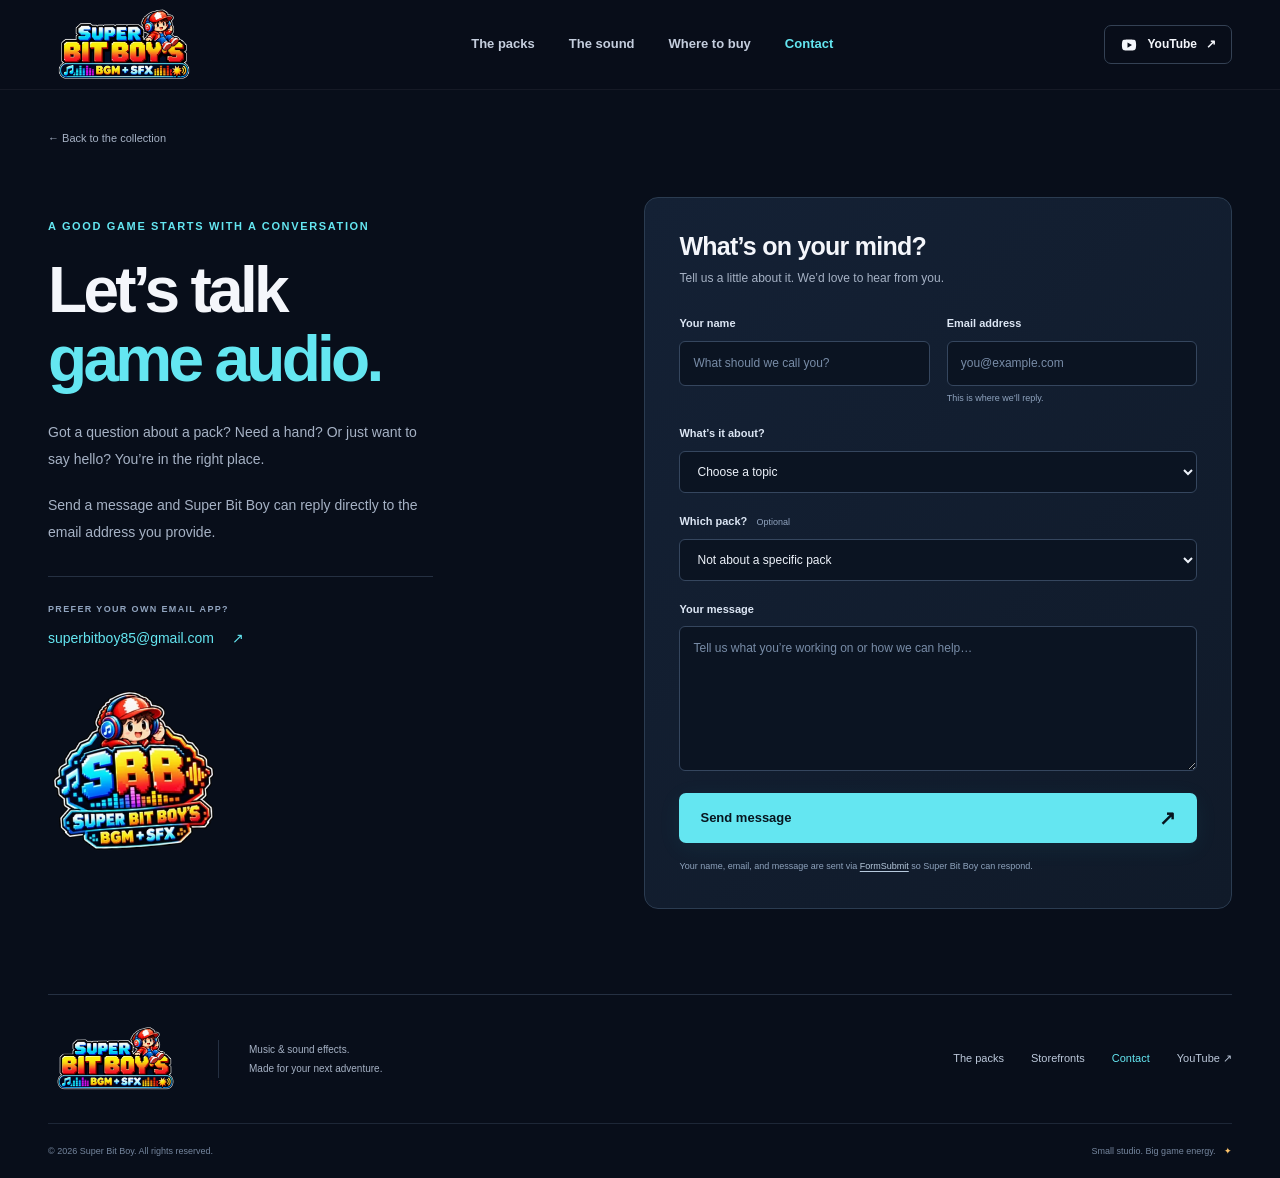
==== contact.html @ ba7aadb4 "Add contact form and make every pack card clickable Remove the Meet Super Bit Boy link, add game-dev" ====
<!doctype html>
<html lang="en">
<head>
  <meta charset="utf-8">
  <meta name="viewport" content="width=device-width, initial-scale=1">
  <meta name="theme-color" content="#080e1a">
  <title>Contact Super Bit Boy — Let’s Talk Game Audio</title>
  <meta name="description" content="Have a question about Super Bit Boy’s game music or sound effect packs? Get in touch about a pack, support, or your next game.">
  <link rel="canonical" href="https://superbitboy.github.io/contact.html">
  <link rel="icon" href="favicon.png" type="image/png">
  <link rel="stylesheet" href="styles.css">
  <link rel="stylesheet" href="contact.css">
  <script src="contact.js" defer></script>
</head>
<body>
  <a class="skip-link" href="#contact-form">Skip to the contact form</a>
  <header class="site-header">
    <div class="shell header-inner">
      <a href="index.html" class="brand" aria-label="Super Bit Boy home"><img src="logo-wordmark.webp" width="180" height="90" alt="Super Bit Boy’s BGM + SFX"></a>
      <nav aria-label="Main navigation"><a href="index.html#packs">The packs</a><a href="index.html#about">The sound</a><a href="index.html#storefronts">Where to buy</a><a href="contact.html" aria-current="page">Contact</a></nav>
      <a class="channel-link" href="https://www.youtube.com/@SuperBitBoyAudio" target="_blank" rel="noopener noreferrer" aria-label="Super Bit Boy on YouTube"><svg viewBox="0 0 24 24" aria-hidden="true"><path d="M21 7.2a3 3 0 0 0-2.1-2.1C17 4.6 12 4.6 12 4.6s-5 0-6.9.5A3 3 0 0 0 3 7.2 31 31 0 0 0 2.5 12a31 31 0 0 0 .5 4.8 3 3 0 0 0 2.1 2.1c1.9.5 6.9.5 6.9.5s5 0 6.9-.5a3 3 0 0 0 2.1-2.1 31 31 0 0 0 .5-4.8 31 31 0 0 0-.5-4.8Z"/><path class="play-cutout" d="m10 8.5 6 3.5-6 3.5Z"/></svg><span>YouTube</span><span aria-hidden="true">↗</span></a>
    </div>
  </header>
  <main class="contact-main shell">
    <a class="back-link" href="index.html">← Back to the collection</a>
    <div class="contact-layout">
      <section class="contact-intro" aria-labelledby="contact-heading">
        <p class="eyebrow cyan">A good game starts with a conversation</p>
        <h1 id="contact-heading">Let’s talk<br><span>game audio.</span></h1>
        <p>Got a question about a pack? Need a hand? Or just want to say hello? You’re in the right place.</p>
        <p>Send a message and Super Bit Boy can reply directly to the email address you provide.</p>
        <div class="direct-contact"><span class="eyebrow">Prefer your own email app?</span><a href="mailto:superbitboy85@gmail.com">superbitboy85@gmail.com <span aria-hidden="true">↗</span></a></div>
        <img class="contact-mascot" src="logo-crest.webp" width="180" height="180" alt="Super Bit Boy wearing headphones above the SBB crest">
      </section>
      <section class="contact-panel" aria-labelledby="form-heading">
        <h2 id="form-heading">What’s on your mind?</h2>
        <p class="form-intro">Tell us a little about it. We’d love to hear from you.</p>
        <form id="contact-form" action="https://formsubmit.co/superbitboy85@gmail.com" method="POST">
          <input type="hidden" name="_subject" value="Super Bit Boy — website enquiry">
          <input type="hidden" name="_template" value="table">
          <input type="hidden" name="_next" value="https://superbitboy.github.io/thanks.html">
          <div class="form-honey" aria-hidden="true"><label for="website">Leave this field empty</label><input id="website" type="text" name="_honey" tabindex="-1" autocomplete="off"></div>
          <div class="form-row">
            <div class="form-field"><label for="name">Your name</label><input id="name" name="name" autocomplete="name" required maxlength="100" placeholder="What should we call you?"></div>
            <div class="form-field"><label for="email">Email address</label><input id="email" name="email" type="email" autocomplete="email" required maxlength="254" placeholder="you@example.com"><span class="field-hint">This is where we’ll reply.</span></div>
          </div>
          <div class="form-field"><label for="topic">What’s it about?</label><select id="topic" name="topic" required><option value="" disabled selected>Choose a topic</option><option>General question</option><option>Help with a pack</option><option>Formats or licensing</option><option>Something else</option></select></div>
          <div class="form-field"><label for="pack">Which pack? <span class="optional">Optional</span></label><select id="pack" name="pack"><option value="Not pack-specific">Not about a specific pack</option><optgroup label="Music packs"><option>Epic RPG Music Pack</option><option>Platformer Adventure Music Pack</option><option>Cozy Game Music Pack</option><option>Sci-Fi Action Music Pack</option></optgroup><optgroup label="Sound effect packs"><option>Epic RPG SFX Pack</option><option>Platformer Adventure SFX Pack</option><option>Casual UI SFX Pack</option><option>Sci-Fi Ambience SFX Pack</option></optgroup></select></div>
          <div class="form-field"><label for="message">Your message</label><textarea id="message" name="message" rows="6" required minlength="10" maxlength="10000" placeholder="Tell us what you’re working on or how we can help…"></textarea></div>
          <div class="form-feedback" id="form-feedback" role="alert" tabindex="-1" hidden></div>
          <button class="button button-primary contact-submit" type="submit">Send message <span aria-hidden="true">↗</span></button>
          <p class="form-note">Your name, email, and message are sent via <a href="https://formsubmit.co/privacy.pdf" target="_blank" rel="noopener noreferrer">FormSubmit</a> so Super Bit Boy can respond.</p>
        </form>
      </section>
    </div>
  </main>
  <footer class="site-footer shell">
    <div class="footer-top"><a href="index.html" aria-label="Super Bit Boy home"><img src="logo-wordmark.webp" alt="Super Bit Boy’s BGM + SFX" width="170" height="85" loading="lazy"></a><p>Music & sound effects.<br>Made for your next adventure.</p><nav aria-label="Footer navigation"><a href="index.html#packs">The packs</a><a href="index.html#storefronts">Storefronts</a><a href="contact.html" aria-current="page">Contact</a><a href="https://www.youtube.com/@SuperBitBoyAudio" target="_blank" rel="noopener noreferrer">YouTube ↗</a></nav></div>
    <div class="footer-bottom"><span>© <span id="year">2026</span> Super Bit Boy. All rights reserved.</span><span>Small studio. Big game energy. <span class="tiny-spark" aria-hidden="true">✦</span></span></div>
  </footer>
</body>
</html>
---- styles.css ----
@charset "UTF-8";
:root{color-scheme:dark;--bg:#080e1a;--surface:#101a29;--line:#253042;--text:#f4f6fb;--muted:#a6b2c5;--cyan:#64e6f1;--amber:#ffc56b;--radius:12px}
*{box-sizing:border-box}html{scroll-behavior:smooth;scroll-padding-top:110px}body{margin:0;background:var(--bg);color:var(--text);font-family:Inter,"Avenir Next",Avenir,-apple-system,BlinkMacSystemFont,"Segoe UI",sans-serif;font-size:15px;line-height:1.6;-webkit-font-smoothing:antialiased}body.dialog-open{overflow:hidden}button,a{-webkit-tap-highlight-color:transparent}a{color:inherit;text-decoration:none}button{font:inherit;color:inherit;cursor:pointer}button:disabled{cursor:default}button:focus-visible,a:focus-visible,summary:focus-visible{outline:3px solid var(--cyan);outline-offset:5px}img{display:block;max-width:100%;height:auto}button{border:0}button[hidden],[hidden]{display:none!important}h1,h2,h3,p{margin:0}h1,h2,h3{line-height:1.12;letter-spacing:-.04em}h2{font-size:clamp(32px,3.4vw,48px);font-weight:750}p{color:var(--muted)}.shell{width:min(1280px,calc(100% - 96px));margin-inline:auto}.section-space{padding-top:100px;padding-bottom:90px}.eyebrow{font-size:11px;font-weight:750;letter-spacing:.15em;text-transform:uppercase;line-height:1.7}.cyan{color:var(--cyan)}.skip-link{position:fixed;left:20px;top:-100px;z-index:100;padding:12px 20px;background:var(--cyan);color:#080e1a;border-radius:8px}.skip-link:focus{top:15px}.site-header{height:90px;border-bottom:1px solid #ffffff0e;background:#080e1aeb;position:relative;z-index:10}.header-inner{height:100%;display:flex;align-items:center;justify-content:space-between;gap:24px}.brand img{width:152px;max-height:76px;object-fit:contain}.header-inner nav{display:flex;gap:34px;font-size:13px;font-weight:600;color:#c4cddd}.header-inner nav a{transition:color .2s}.header-inner nav a:hover,.footer-top a:hover{color:var(--cyan)}.channel-link{display:flex;align-items:center;gap:9px;border:1px solid #344154;padding:9px 15px;border-radius:7px;font-size:12px;font-weight:650}.channel-link:hover{border-color:var(--cyan)}.channel-link svg{width:18px;height:18px;fill:currentColor}.channel-link .play-cutout{fill:var(--bg)}
.hero{position:relative;isolation:isolate;overflow:hidden;background:#0a152b}.hero-landscape{position:absolute;inset:0;z-index:-2;background-image:linear-gradient(90deg,#08101ee8 0%,#091124ba 39%,#0a102a2b 72%,#0910253b),linear-gradient(0deg,#080e1a 0%,transparent 42%,#080e1a60 100%),url('hero-world.webp');background-size:cover;background-position:center;opacity:.9}.hero:after{content:"";position:absolute;inset:0;z-index:-1;background:radial-gradient(ellipse at 75% 40%,#1066ae17,transparent 60%);pointer-events:none}.hero-inner{display:grid;grid-template-columns:1.22fr 1fr;align-items:center;min-height:610px;gap:10px;padding-top:40px;padding-bottom:40px}.hero-copy{position:relative;z-index:1}.hero-copy .eyebrow{color:#d8e5f5;display:flex;align-items:center;gap:9px}.signal-dot{display:inline-block;width:6px;height:6px;border-radius:50%;background:var(--cyan);box-shadow:0 0 10px #64e6f155;flex-shrink:0}.signal-dot.amber{background:var(--amber);box-shadow:none}h1{font-size:clamp(48px,5.4vw,78px);font-weight:800;line-height:1.04;letter-spacing:-.058em;margin:24px 0}h1 span{color:var(--cyan)}.hero-description{font-size:17px;max-width:450px;line-height:1.8;color:#bac8db}.hero-actions{display:flex;align-items:center;gap:26px;margin-top:30px}.button{display:inline-flex;align-items:center;justify-content:center;gap:30px;font-size:13px;font-weight:750;border-radius:7px;padding:15px 21px;line-height:1.4;transition:background .2s,transform .2s;white-space:nowrap}.button-primary{background:var(--cyan);color:#07151f;box-shadow:0 5px 25px #2cdbed10}.button-primary:hover{background:#a0f6fb;transform:translateY(-2px)}.button span{font-size:20px;line-height:1}.text-link{display:inline-flex;align-items:center;gap:13px;font-size:12px;font-weight:650}.text-link:hover{color:var(--cyan)}.hero-footnote{display:flex;align-items:center;gap:12px;color:#9dacc2;font-size:11px;margin-top:32px}.mini-wave{display:flex;align-items:center;gap:3px;height:19px}.mini-wave i{display:block;width:3px;background:var(--cyan);height:7px}.mini-wave i:nth-child(2n){height:14px}.mini-wave i:nth-child(3n){height:19px}.hero-art{position:relative;display:flex;align-items:center;justify-content:center;flex-direction:column;padding:0 0 14px}.hero-art img{width:min(100%,460px);filter:drop-shadow(0 16px 35px #0008);transform:rotate(3deg)}.art-caption{font-family:ui-monospace,SFMono-Regular,Consolas,monospace;font-size:8px;color:#b6c7e5;letter-spacing:.1em;margin-top:18px;transform:rotate(-2deg)}.art-caption span{color:var(--amber);font-size:12px;margin-right:5px}.hero-bottom{position:relative;display:flex;align-items:center;justify-content:space-between;border-top:1px solid #ffffff20;padding-block:24px}.hero-bottom>span{font-family:ui-monospace,SFMono-Regular,Consolas,monospace;color:#91a3bc;font-size:9px;letter-spacing:.15em}.hero-bottom>div{display:flex;align-items:center;gap:34px}.hero-bottom>div>span{font-size:19px;font-weight:700;line-height:1}.hero-bottom small{font-size:11px;font-weight:450;color:#a4b2c5;margin-left:7px}.hero-bottom a{border:1px solid #4a5c74;border-radius:50%;width:30px;height:30px;text-align:center;line-height:28px;color:var(--cyan)}
.section-heading{display:flex;justify-content:space-between;align-items:flex-end;gap:35px;margin-bottom:30px}.section-heading .eyebrow{margin-bottom:12px}.section-heading>p{font-size:13px;line-height:1.9;padding-bottom:4px}.catalog-toolbar{display:flex;justify-content:space-between;align-items:center;margin-bottom:30px;padding-bottom:20px;border-bottom:1px solid var(--line);gap:15px}.filters{display:flex;gap:7px}.filter{background:transparent;border:1px solid transparent;border-radius:6px;padding:9px 15px;color:var(--muted);font-size:12px;font-weight:650;display:flex;gap:12px;align-items:center}.filter span{font-size:9px;font-family:ui-monospace,SFMono-Regular,Consolas,monospace;color:#8b9ab0}.filter:hover{color:#fff;background:#152133}.filter.active{background:#15303c;border-color:#29606b;color:var(--cyan)}.filter.active span{color:var(--cyan)}.result-count{font-size:10px;color:#8e9bb0}.pack-grid{display:grid;grid-template-columns:repeat(4,minmax(0,1fr));gap:32px 22px}.pack-card{position:relative;cursor:pointer;min-width:0;border:1px solid #233043;border-radius:var(--radius);background:linear-gradient(140deg,#142032,#0e1725);overflow:hidden;transition:border-color .2s,transform .2s;display:flex;flex-direction:column}.pack-card:hover{border-color:#4a7d8d;transform:translateY(-4px)}.cover-art{padding:0;position:relative;display:block;width:100%;overflow:hidden;background:#162235;aspect-ratio:1}.cover-art img{width:100%;height:100%;object-fit:cover;transition:transform .4s}.pack-card:hover .cover-art img{transform:scale(1.025)}.cover-action{position:absolute;bottom:12px;right:12px;padding:7px 11px;background:#091421e8;border:1px solid #64e6f160;border-radius:5px;font-size:10px;color:var(--cyan);opacity:0;transition:opacity .2s}.pack-card:hover .cover-action,.pack-card:focus-within .cover-action{opacity:1}.pack-info{padding:20px 18px 14px;display:flex;flex-direction:column;flex:1}.pack-category{display:flex;align-items:center;gap:8px;color:var(--cyan);font-size:9px;font-weight:800;letter-spacing:.08em;text-transform:uppercase;line-height:1.5;margin-bottom:12px}.pack-category>span{color:#889ab2;font-size:8px;font-weight:550;letter-spacing:.04em;padding-left:8px;border-left:1px solid #425269}.sfx .pack-category{color:var(--amber)}.pack-info h3{font-size:21px;line-height:1.22;letter-spacing:-.035em;font-weight:750;min-height:52px}.pack-description{flex-grow:1;font-size:11px;line-height:1.8;margin-top:12px;min-height:60px}.pack-tags{display:flex;flex-wrap:wrap;gap:5px;margin-top:14px}.pack-tags span{padding:3px 7px;border:1px solid #2b3b50;border-radius:4px;font-size:8px;color:#b2bfd1;line-height:1.6}.details-link{width:100%;display:flex;justify-content:space-between;align-items:center;border-top:1px solid #2a3545;margin-top:20px;padding:12px 0 0;background:none;color:#dce5f2;font-size:10px;font-weight:650;text-align:left}.details-link span{font-size:17px;color:var(--cyan)}.sfx .details-link span{color:var(--amber)}.details-link:hover{color:var(--cyan)}.catalog-note{display:flex;justify-content:center;align-items:center;gap:9px;font-size:11px;margin-top:32px;text-align:center}.notice{padding:20px;background:var(--surface);margin-top:20px}
.sound-section{border-block:1px solid #233047;background:linear-gradient(110deg,#101e31,#0b1423)}.sound-inner{display:grid;grid-template-columns:.8fr 1fr;gap:90px;padding-block:78px;align-items:center}.sound-brand{min-height:310px;display:flex;flex-direction:column;align-items:center;justify-content:center;gap:27px;border:1px solid #2a3b53;border-radius:16px;background:radial-gradient(circle at center,#1c385370,transparent 66%),repeating-linear-gradient(0deg,transparent,transparent 35px,#53617e12 36px),repeating-linear-gradient(90deg,transparent,transparent 35px,#53617e12 36px);position:relative}.sound-brand:before,.sound-brand:after{position:absolute;content:"+";font-family:monospace;font-size:16px;color:#546d88;top:12px;left:16px}.sound-brand:after{top:auto;left:auto;bottom:12px;right:16px}.sound-brand img{width:190px;transform:rotate(-4deg);filter:drop-shadow(0 10px 20px #0005)}.sound-brand .eyebrow{font-size:8px;color:#9bb0c9}.sound-copy .eyebrow{margin-bottom:15px}.sound-copy h2{font-size:42px;margin-bottom:20px}.sound-copy>p:not(.eyebrow){font-size:13px;line-height:1.9;max-width:500px;margin-bottom:15px}.sound-copy .text-link{margin-top:12px;color:var(--cyan)}.store-section{padding-bottom:72px}.store-grid{display:grid;grid-template-columns:repeat(3,1fr);gap:18px}.store-card{display:flex;flex-wrap:wrap;align-items:center;gap:15px;padding:25px 22px;border:1px solid var(--line);border-radius:var(--radius);background:#101927}.store-symbol{color:#e1e9f6;font-size:39px;line-height:1;width:46px;text-align:center}.store-symbol.fab{font-size:29px;font-weight:800;letter-spacing:-3px}.store-symbol.itch{font-size:21px;font-weight:800;letter-spacing:-1px;color:#ff8490}.store-card h3{font-size:16px;letter-spacing:-.02em}.store-card p{font-size:10px;margin-top:6px}.status-badge{display:inline-flex;border:1px solid #384051;border-radius:4px;color:#a6b2c5;font-family:ui-monospace,SFMono-Regular,Consolas,monospace;font-size:8px;letter-spacing:.03em;padding:3px 7px;margin-left:61px}.faq-section{display:grid;grid-template-columns:.8fr 1.7fr;gap:70px;padding-top:30px;padding-bottom:90px}.faq-section .eyebrow{margin-bottom:14px}.faq-section h2{font-size:36px}.faq-list{border-top:1px solid var(--line)}details{border-bottom:1px solid var(--line)}summary{cursor:pointer;list-style:none;display:flex;justify-content:space-between;align-items:center;gap:20px;font-size:13px;font-weight:650;padding:23px 0}summary::-webkit-details-marker{display:none}summary span{font-size:21px;font-weight:400;color:var(--cyan)}details[open] summary span{transform:rotate(45deg)}details>p{font-size:12px;line-height:1.9;padding:0 30px 23px 0}.closing{display:flex;align-items:center;justify-content:space-between;gap:25px;padding:42px 48px;border:1px solid #2c5667;border-radius:14px;background:radial-gradient(ellipse at 95% 50%,#20576844,transparent 70%),#101e2c;margin-bottom:70px}.closing .eyebrow{font-size:9px;color:var(--cyan)}.closing h2{font-size:33px;margin-top:12px}.closing .button{gap:40px}.site-footer{border-top:1px solid var(--line)}.footer-top{display:flex;align-items:center;gap:35px;padding:30px 0}.footer-top>a img{width:135px}.footer-top>p{font-size:10px;line-height:1.9;border-left:1px solid var(--line);padding-left:30px}.footer-top nav{display:flex;gap:27px;margin-left:auto;font-size:11px;color:#bcc8da}.footer-bottom{display:flex;justify-content:space-between;gap:20px;padding:20px 0;border-top:1px solid #1d2737;color:#75869e;font-size:9px}.tiny-spark{color:var(--amber);margin-left:6px}
.pack-dialog{width:min(900px,calc(100% - 48px));max-height:calc(100dvh - 48px);padding:0;border:1px solid #40536b;border-radius:15px;color:var(--text);background:#111c2c;box-shadow:0 25px 100px #0008;overflow:auto}.pack-dialog::backdrop{background:#040912d9;backdrop-filter:blur(8px)}.dialog-close{position:absolute;right:12px;top:12px;z-index:1;border-radius:50%;background:#07101eeb;border:1px solid #617084;width:36px;height:36px;color:white;font-size:25px;line-height:1}.dialog-grid{display:grid;grid-template-columns:1fr 1fr}.dialog-grid>img{width:100%;height:100%;object-fit:contain;align-self:start;background:#091222}.dialog-copy{padding:38px 30px}.dialog-copy .eyebrow{margin-bottom:20px}.dialog-brand{font-size:12px;color:#b1bfd2;margin-bottom:7px}.dialog-copy h2{font-size:30px;line-height:1.15;margin-bottom:18px}.dialog-copy>p:not(.eyebrow):not(.dialog-brand):not(.dialog-label){font-size:12px;line-height:1.9}.dialog-label{font-size:9px;font-weight:750;text-transform:uppercase;letter-spacing:.1em;margin-top:23px;color:#c9d5e5}.dialog-copy .pack-tags{margin-top:9px}.dialog-copy .pack-tags span{font-size:10px}.dialog-stores{border-top:1px solid #2d3c51;margin-top:25px}.dialog-stores>div{display:flex;flex-direction:column;gap:8px;margin-top:12px}.store-placeholder{display:flex;align-items:center;justify-content:space-between;gap:10px;border:1px solid #33445a;background:#152337;border-radius:6px;padding:11px 12px;font-size:11px;color:#b8c8db}.store-placeholder span:last-child{font-size:9px;color:#8d9db3}.dialog-store-note{font-size:10px;line-height:1.8;margin-top:12px}
@media(min-width:1600px){.hero-inner{min-height:660px}.hero-art img{width:500px}h1{font-size:82px}}
@media(max-width:1100px){.shell{width:calc(100% - 64px)}.hero-inner{min-height:560px}.hero-description{font-size:15px;max-width:370px}h1{font-size:60px}.hero-actions{gap:18px}.hero-actions .text-link{font-size:10px}.hero-art img{width:390px}.art-caption{font-size:7px}.pack-grid{gap:26px 16px}.pack-info{padding:17px 14px 12px}.pack-info h3{font-size:18px;min-height:45px}.pack-category{font-size:8px;gap:6px}.pack-category>span{font-size:7px;padding-left:6px}.pack-description{font-size:10px;min-height:58px}.pack-tags span{font-size:7px;padding-inline:5px}.sound-inner{gap:50px}.sound-copy h2{font-size:36px}.store-card{padding:20px 15px;gap:11px}.store-card h3{font-size:14px}.store-card p{font-size:9px}.status-badge{margin-left:57px}.section-heading>p{font-size:11px}.faq-section{gap:40px}}
@media(max-width:900px){.shell{width:calc(100% - 48px)}.header-inner nav{gap:23px;font-size:12px}.hero-inner{grid-template-columns:1.3fr 1fr;min-height:520px;gap:0}.hero-copy h1{font-size:50px}.hero-copy .eyebrow{font-size:9px}.hero-description{font-size:14px}.hero-art{margin-left:-12px;margin-right:-10px}.hero-art img{width:330px}.art-caption{display:none}.hero-actions{flex-wrap:wrap;gap:18px}.hero-footnote{margin-top:24px}.pack-grid{grid-template-columns:repeat(2,minmax(0,1fr));gap:28px 22px}.pack-info{padding:20px}.pack-info h3{font-size:23px;min-height:56px}.pack-category{font-size:10px}.pack-category>span{font-size:9px}.pack-description{font-size:12px;min-height:44px}.pack-tags span{font-size:9px;padding:3px 8px}.details-link{font-size:12px}.section-space{padding-block:72px}.sound-inner{gap:35px;grid-template-columns:.8fr 1fr}.sound-copy h2{font-size:32px}.sound-copy>p:not(.eyebrow){font-size:12px}.sound-brand .eyebrow{font-size:6px}.store-grid{gap:12px}.store-card{flex-direction:column;align-items:flex-start;gap:16px}.store-symbol{text-align:left}.status-badge{margin:0}.section-heading{align-items:flex-start}.section-heading>p{max-width:230px;padding-top:27px}.section-heading>p br{display:none}.faq-section{padding-bottom:70px;grid-template-columns:1fr 1.6fr;gap:30px}.faq-section h2{font-size:30px}.footer-top{gap:25px}.footer-top>p{padding-left:20px}.footer-top nav{gap:18px}.closing{padding:32px}.closing h2{font-size:30px}}
@media(max-width:620px){html{scroll-padding-top:22px}.shell{width:calc(100% - 36px)}.site-header{height:76px}.brand img{width:120px}.header-inner{gap:15px}.header-inner nav{margin-left:auto;gap:18px;font-size:11px}.header-inner nav a:nth-child(2),.header-inner nav a:nth-child(3){display:none}.channel-link{padding:7px 9px;gap:6px;font-size:11px}.channel-link svg{width:15px}.channel-link>span:last-child{display:none}.hero-inner{display:flex;flex-direction:column;min-height:0;text-align:center;padding-top:43px;padding-bottom:28px}.hero-copy{width:100%}.hero-copy .eyebrow{justify-content:center;font-size:8px;letter-spacing:.12em}.hero-copy h1{font-size:clamp(40px,10vw,58px);margin:21px 0;letter-spacing:-.055em}.hero-description{font-size:13px;line-height:1.85;max-width:330px;margin-inline:auto}.hero-actions{justify-content:center;gap:20px;margin-top:25px}.button{font-size:11px;padding:14px 17px;gap:18px}.hero-actions .text-link{font-size:10px;gap:7px}.hero-footnote{justify-content:center;font-size:9px;margin-top:20px}.hero-art{margin:26px 0 0;padding:0}.hero-art img{width:250px;transform:rotate(2deg)}.hero-landscape{background-image:linear-gradient(0deg,#080e1a 0%,#080e1a18 35%,#08101eb8 100%),url('hero-world.webp');background-position:center bottom;background-size:auto 100%;opacity:.65}.hero-bottom{padding-block:19px}.hero-bottom>span{font-size:7px;max-width:110px;line-height:1.7}.hero-bottom>div{gap:18px}.hero-bottom>div>span{font-size:16px}.hero-bottom small{display:block;font-size:8px;margin:5px 0 0}.hero-bottom a{width:27px;height:27px;line-height:25px}.section-space{padding-top:57px;padding-bottom:55px}.section-heading{display:block;margin-bottom:24px}.section-heading h2{font-size:32px}.section-heading .eyebrow{font-size:9px;margin-bottom:10px}.section-heading>p{max-width:100%;padding-top:16px;font-size:12px;line-height:1.8}.section-heading>p br{display:none}.catalog-toolbar{display:block;padding-bottom:16px;margin-bottom:24px}.filters{gap:5px;justify-content:space-between}.filter{padding:8px 10px;font-size:10px;gap:8px}.filter span{font-size:8px}.result-count{display:block;margin-top:14px;font-size:9px}.pack-grid{gap:21px 12px}.pack-info{padding:13px 11px 10px}.pack-category{font-size:8px;flex-wrap:wrap;gap:3px;margin-bottom:9px}.pack-category>span{font-size:6px;letter-spacing:.01em;padding-left:5px}.pack-info h3{font-size:16px;min-height:39px;line-height:1.25}.pack-description{font-size:10px;line-height:1.7;min-height:68px;margin-top:10px}.pack-tags{gap:4px;margin-top:10px}.pack-tags span{font-size:7px;padding:2px 4px}.details-link{font-size:9px;padding-top:10px;margin-top:15px}.details-link span{font-size:15px}.catalog-note{font-size:9px;align-items:flex-start;line-height:1.8;max-width:290px;margin:25px auto 0}.catalog-note .signal-dot{margin-top:5px}.sound-inner{display:flex;flex-direction:column-reverse;gap:30px;padding-block:50px}.sound-copy h2{font-size:32px}.sound-copy>p:not(.eyebrow){font-size:12px}.sound-copy .eyebrow{font-size:9px}.sound-brand{width:100%;min-height:240px;gap:17px}.sound-brand img{width:145px}.sound-brand .eyebrow{font-size:8px}.store-grid{grid-template-columns:1fr;gap:12px}.store-card{flex-direction:row;align-items:center;gap:17px;padding:23px 20px}.store-card h3{font-size:15px}.store-card p{font-size:10px}.store-symbol{width:40px;font-size:35px;text-align:center}.store-symbol.fab{font-size:25px}.store-symbol.itch{font-size:20px}.status-badge{margin-left:auto;font-size:7px;padding:3px 5px}.faq-section{display:block;padding-top:8px;padding-bottom:50px}.faq-section .eyebrow{font-size:9px}.faq-section h2{font-size:30px;margin-bottom:25px}.faq-section h2 br{display:none}.faq-list summary{font-size:12px;padding:20px 0}.faq-list details>p{font-size:11px;padding-right:10px}.closing{display:block;padding:28px 25px;margin-bottom:42px;border-radius:10px}.closing h2{font-size:29px}.closing .eyebrow{font-size:8px}.closing .button{margin-top:25px}.footer-top{flex-wrap:wrap;gap:22px;padding-top:23px;padding-bottom:25px}.footer-top>a img{width:118px}.footer-top>p{font-size:9px;padding-left:22px}.footer-top nav{width:100%;margin:0;gap:26px;font-size:10px}.footer-bottom{display:block;font-size:8px;padding-block:20px}.footer-bottom>span{display:block}.footer-bottom>span+span{margin-top:8px}.pack-dialog{width:calc(100% - 28px);max-height:calc(100dvh - 28px);border-radius:10px}.dialog-grid{grid-template-columns:1fr}.dialog-grid>img{max-height:330px;object-fit:contain}.dialog-copy{padding:25px 23px}.dialog-copy h2{font-size:28px}.dialog-copy .eyebrow{margin-bottom:15px}.cover-action{display:none}}
@media(max-width:360px){.shell{width:calc(100% - 28px)}.hero-copy h1{font-size:38px}.hero-actions{gap:14px}.filter{padding:7px 8px;font-size:9px}.pack-info{padding-inline:9px}.pack-info h3{font-size:14px}.pack-category>span{font-size:5.5px}.pack-description{font-size:9px}.store-card{padding-inline:15px;gap:13px}.status-badge{font-size:6px}.footer-top{gap:15px}.footer-top>p{padding-left:15px}}
@media(prefers-reduced-motion:reduce){html{scroll-behavior:auto}*,*:before,*:after{transition:none!important;animation:none!important}}

/* One keyboard-accessible button stretches across each entire pack card. */
.card-open:after{content:"";position:absolute;inset:0;z-index:2;border-radius:var(--radius)}
.pack-card:focus-within{outline:3px solid var(--cyan);outline-offset:4px}.card-open:focus-visible{outline:0}
h1 small{display:block;margin-top:18px;font-size:clamp(20px,2.2vw,30px);line-height:1.3;font-weight:650;letter-spacing:-.025em;color:#d6e4f4}
.header-inner nav a[aria-current="page"],.footer-top a[aria-current="page"]{color:var(--cyan)}
@media(max-width:620px){.header-inner nav{gap:14px;font-size:10px}.channel-link span{display:none}.channel-link{padding:8px}.header-inner{gap:12px}h1 small{font-size:20px;margin-top:15px}.footer-top nav{gap:20px;flex-wrap:wrap}}
---- contact.css ----
.contact-main{padding-top:35px;padding-bottom:85px}.back-link{font-size:11px;color:var(--muted)}.back-link:hover{color:var(--cyan)}.contact-layout{display:grid;grid-template-columns:1fr 1.16fr;gap:90px;margin-top:48px;align-items:start}.contact-intro{padding-top:20px}.contact-intro h1{font-size:64px;line-height:1.08;margin-top:20px;margin-bottom:25px}.contact-intro>p:not(.eyebrow){font-size:14px;line-height:1.95;max-width:385px;margin-bottom:18px}.direct-contact{margin-top:30px;padding-top:25px;border-top:1px solid var(--line);max-width:385px}.direct-contact .eyebrow{display:block;font-size:9px;color:#91a4bf}.direct-contact>a{display:inline-flex;align-items:center;gap:18px;font-size:14px;color:var(--cyan);margin-top:10px}.contact-mascot{width:170px;margin-top:35px;transform:rotate(-4deg)}.contact-panel{padding:34px;border:1px solid #2b3c51;border-radius:14px;background:linear-gradient(135deg,#142135,#101a29)}.contact-panel h2{font-size:25px;letter-spacing:-.03em}.form-intro{font-size:12px;margin-top:9px;margin-bottom:27px}.form-row{display:grid;grid-template-columns:1fr 1fr;gap:17px}.form-field{display:flex;flex-direction:column;gap:8px;margin-bottom:20px;min-width:0}.form-field label{font-size:11px;font-weight:650;color:#dce6f4}.optional{font-size:9px;color:#91a4bf;font-weight:400;margin-left:6px}.form-field input,.form-field select,.form-field textarea{width:100%;min-width:0;border:1px solid #35465e;background:#0b1422;border-radius:6px;color:#edf2fa;font:inherit;font-size:12px;line-height:1.6;padding:12px 13px}.form-field input::placeholder,.form-field textarea::placeholder{color:#788ca7;opacity:1}.form-field textarea{resize:vertical;min-height:145px}.form-field input:focus,.form-field select:focus,.form-field textarea:focus{outline:2px solid var(--cyan);outline-offset:2px;border-color:var(--cyan)}.field-hint{font-size:9px;color:#8fa3be;margin-top:-3px}.form-honey{position:absolute;width:1px;height:1px;overflow:hidden;clip-path:inset(50%);white-space:nowrap}.contact-submit{width:100%;margin-top:2px;justify-content:space-between}.contact-submit:disabled{opacity:.65;cursor:wait;transform:none}.form-note{font-size:9px;line-height:1.8;margin-top:15px;color:#8ea3bd}.form-note a{color:#b7cadd;text-decoration:underline;text-underline-offset:2px}.form-feedback{border:1px solid #9b6c43;background:#4c2d202e;padding:13px 15px;color:#ffdfb6;border-radius:6px;font-size:11px;line-height:1.8;margin-bottom:17px}.form-feedback a{color:var(--cyan);text-decoration:underline}.thank-you{min-height:calc(100dvh - 340px);display:flex;flex-direction:column;align-items:center;justify-content:center;text-align:center;padding-block:75px}.thank-you>img{width:135px;margin-bottom:30px}.thank-you h1{font-size:58px;margin-top:15px;margin-bottom:20px}.thank-you>p:not(.eyebrow){max-width:440px;font-size:14px;line-height:1.9}.thank-you>.button{margin-top:30px}.thank-you>.text-link{margin-top:20px;color:var(--cyan)}
@media(max-width:1100px){.contact-layout{gap:45px}.contact-intro h1{font-size:53px}.contact-panel{padding:27px}.form-row{grid-template-columns:1fr;gap:0}}
@media(max-width:900px){.contact-layout{gap:30px;grid-template-columns:.9fr 1.1fr}.contact-intro h1{font-size:43px}.contact-intro>p:not(.eyebrow){font-size:12px}.contact-intro .eyebrow{font-size:9px}.direct-contact>a{font-size:12px}.contact-panel{padding:24px}.contact-panel h2{font-size:22px}}
@media(max-width:620px){.contact-main{padding-top:25px;padding-bottom:50px}.contact-layout{grid-template-columns:1fr;gap:30px;margin-top:25px}.contact-intro{padding-top:5px}.contact-intro h1{font-size:43px;margin-top:15px;margin-bottom:20px}.contact-intro>p:not(.eyebrow){max-width:none;font-size:13px}.direct-contact{margin-top:22px;padding-top:20px;max-width:none}.direct-contact>a{font-size:14px}.contact-mascot{display:none}.contact-panel{padding:24px 20px}.form-intro{font-size:11px}.form-field input,.form-field select,.form-field textarea{font-size:16px;padding:11px 12px}.form-field label{font-size:12px}.form-field{margin-bottom:18px}.form-note{font-size:10px}.thank-you{padding-block:55px}.thank-you h1{font-size:43px}.thank-you>p:not(.eyebrow){font-size:13px}.thank-you>img{width:115px}}
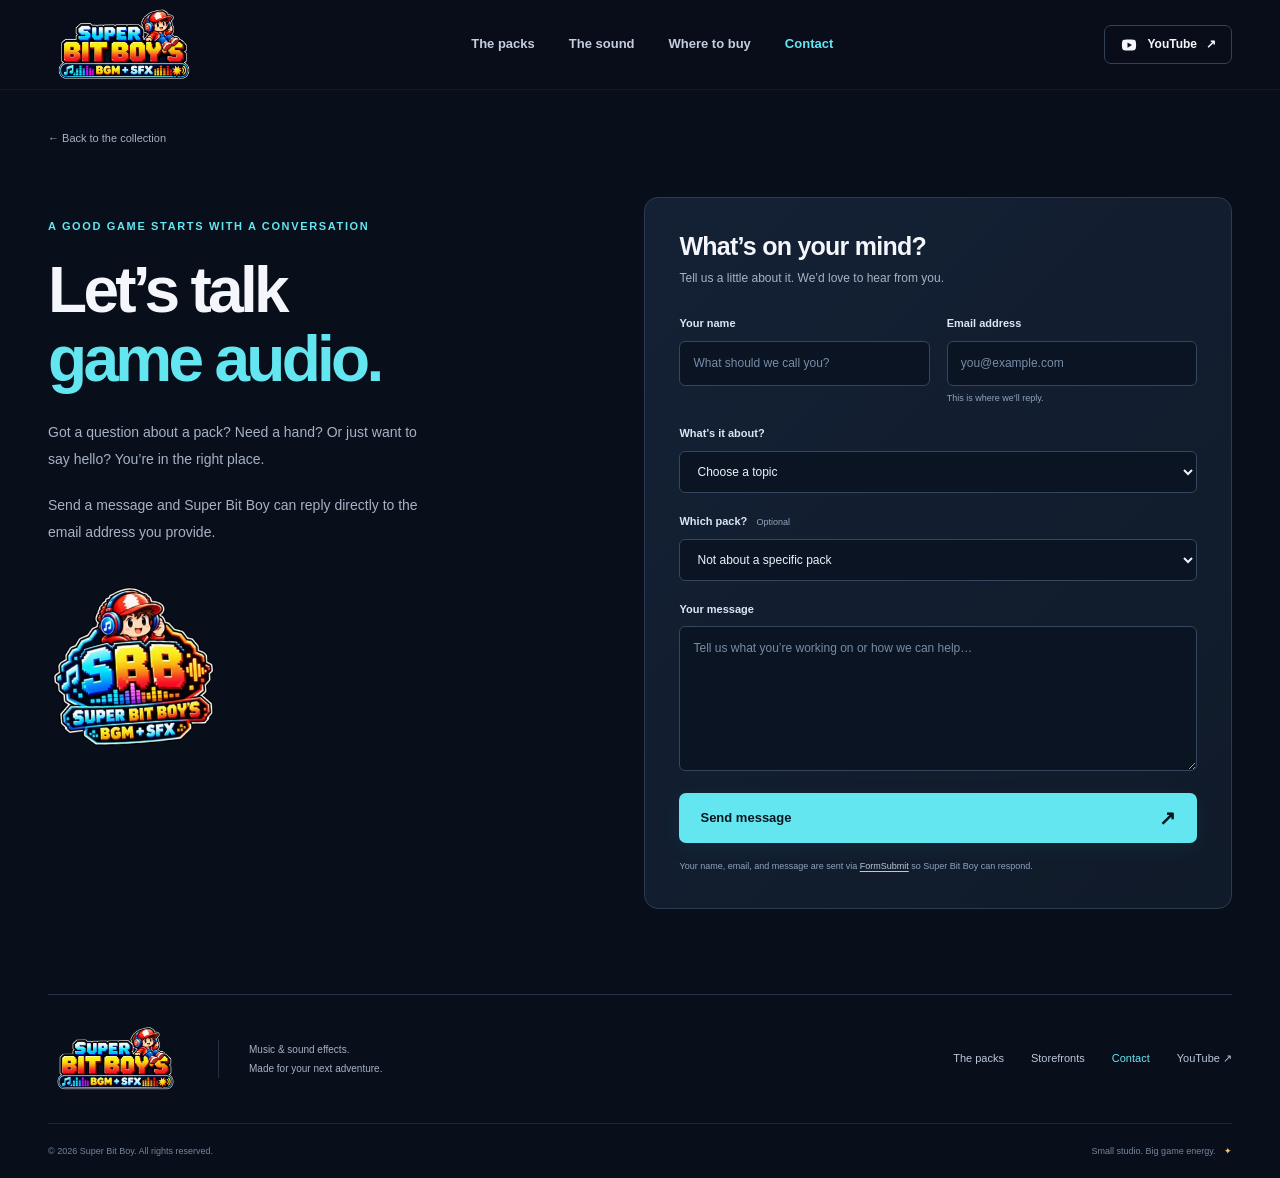
==== commit 1f75f535: "Make the contact form the only contact option" ====
--- a/contact.html
+++ b/contact.html
@@ -29,7 +29,6 @@
         <h1 id="contact-heading">Let’s talk<br><span>game audio.</span></h1>
         <p>Got a question about a pack? Need a hand? Or just want to say hello? You’re in the right place.</p>
         <p>Send a message and Super Bit Boy can reply directly to the email address you provide.</p>
-        <div class="direct-contact"><span class="eyebrow">Prefer your own email app?</span><a href="mailto:superbitboy85@gmail.com">superbitboy85@gmail.com <span aria-hidden="true">↗</span></a></div>
         <img class="contact-mascot" src="logo-crest.webp" width="180" height="180" alt="Super Bit Boy wearing headphones above the SBB crest">
       </section>
       <section class="contact-panel" aria-labelledby="form-heading">
--- a/styles.css
+++ b/styles.css
@@ -2,14 +2,14 @@
 :root{color-scheme:dark;--bg:#080e1a;--surface:#101a29;--line:#253042;--text:#f4f6fb;--muted:#a6b2c5;--cyan:#64e6f1;--amber:#ffc56b;--radius:12px}
 *{box-sizing:border-box}html{scroll-behavior:smooth;scroll-padding-top:110px}body{margin:0;background:var(--bg);color:var(--text);font-family:Inter,"Avenir Next",Avenir,-apple-system,BlinkMacSystemFont,"Segoe UI",sans-serif;font-size:15px;line-height:1.6;-webkit-font-smoothing:antialiased}body.dialog-open{overflow:hidden}button,a{-webkit-tap-highlight-color:transparent}a{color:inherit;text-decoration:none}button{font:inherit;color:inherit;cursor:pointer}button:disabled{cursor:default}button:focus-visible,a:focus-visible,summary:focus-visible{outline:3px solid var(--cyan);outline-offset:5px}img{display:block;max-width:100%;height:auto}button{border:0}button[hidden],[hidden]{display:none!important}h1,h2,h3,p{margin:0}h1,h2,h3{line-height:1.12;letter-spacing:-.04em}h2{font-size:clamp(32px,3.4vw,48px);font-weight:750}p{color:var(--muted)}.shell{width:min(1280px,calc(100% - 96px));margin-inline:auto}.section-space{padding-top:100px;padding-bottom:90px}.eyebrow{font-size:11px;font-weight:750;letter-spacing:.15em;text-transform:uppercase;line-height:1.7}.cyan{color:var(--cyan)}.skip-link{position:fixed;left:20px;top:-100px;z-index:100;padding:12px 20px;background:var(--cyan);color:#080e1a;border-radius:8px}.skip-link:focus{top:15px}.site-header{height:90px;border-bottom:1px solid #ffffff0e;background:#080e1aeb;position:relative;z-index:10}.header-inner{height:100%;display:flex;align-items:center;justify-content:space-between;gap:24px}.brand img{width:152px;max-height:76px;object-fit:contain}.header-inner nav{display:flex;gap:34px;font-size:13px;font-weight:600;color:#c4cddd}.header-inner nav a{transition:color .2s}.header-inner nav a:hover,.footer-top a:hover{color:var(--cyan)}.channel-link{display:flex;align-items:center;gap:9px;border:1px solid #344154;padding:9px 15px;border-radius:7px;font-size:12px;font-weight:650}.channel-link:hover{border-color:var(--cyan)}.channel-link svg{width:18px;height:18px;fill:currentColor}.channel-link .play-cutout{fill:var(--bg)}
 .hero{position:relative;isolation:isolate;overflow:hidden;background:#0a152b}.hero-landscape{position:absolute;inset:0;z-index:-2;background-image:linear-gradient(90deg,#08101ee8 0%,#091124ba 39%,#0a102a2b 72%,#0910253b),linear-gradient(0deg,#080e1a 0%,transparent 42%,#080e1a60 100%),url('hero-world.webp');background-size:cover;background-position:center;opacity:.9}.hero:after{content:"";position:absolute;inset:0;z-index:-1;background:radial-gradient(ellipse at 75% 40%,#1066ae17,transparent 60%);pointer-events:none}.hero-inner{display:grid;grid-template-columns:1.22fr 1fr;align-items:center;min-height:610px;gap:10px;padding-top:40px;padding-bottom:40px}.hero-copy{position:relative;z-index:1}.hero-copy .eyebrow{color:#d8e5f5;display:flex;align-items:center;gap:9px}.signal-dot{display:inline-block;width:6px;height:6px;border-radius:50%;background:var(--cyan);box-shadow:0 0 10px #64e6f155;flex-shrink:0}.signal-dot.amber{background:var(--amber);box-shadow:none}h1{font-size:clamp(48px,5.4vw,78px);font-weight:800;line-height:1.04;letter-spacing:-.058em;margin:24px 0}h1 span{color:var(--cyan)}.hero-description{font-size:17px;max-width:450px;line-height:1.8;color:#bac8db}.hero-actions{display:flex;align-items:center;gap:26px;margin-top:30px}.button{display:inline-flex;align-items:center;justify-content:center;gap:30px;font-size:13px;font-weight:750;border-radius:7px;padding:15px 21px;line-height:1.4;transition:background .2s,transform .2s;white-space:nowrap}.button-primary{background:var(--cyan);color:#07151f;box-shadow:0 5px 25px #2cdbed10}.button-primary:hover{background:#a0f6fb;transform:translateY(-2px)}.button span{font-size:20px;line-height:1}.text-link{display:inline-flex;align-items:center;gap:13px;font-size:12px;font-weight:650}.text-link:hover{color:var(--cyan)}.hero-footnote{display:flex;align-items:center;gap:12px;color:#9dacc2;font-size:11px;margin-top:32px}.mini-wave{display:flex;align-items:center;gap:3px;height:19px}.mini-wave i{display:block;width:3px;background:var(--cyan);height:7px}.mini-wave i:nth-child(2n){height:14px}.mini-wave i:nth-child(3n){height:19px}.hero-art{position:relative;display:flex;align-items:center;justify-content:center;flex-direction:column;padding:0 0 14px}.hero-art img{width:min(100%,460px);filter:drop-shadow(0 16px 35px #0008);transform:rotate(3deg)}.art-caption{font-family:ui-monospace,SFMono-Regular,Consolas,monospace;font-size:8px;color:#b6c7e5;letter-spacing:.1em;margin-top:18px;transform:rotate(-2deg)}.art-caption span{color:var(--amber);font-size:12px;margin-right:5px}.hero-bottom{position:relative;display:flex;align-items:center;justify-content:space-between;border-top:1px solid #ffffff20;padding-block:24px}.hero-bottom>span{font-family:ui-monospace,SFMono-Regular,Consolas,monospace;color:#91a3bc;font-size:9px;letter-spacing:.15em}.hero-bottom>div{display:flex;align-items:center;gap:34px}.hero-bottom>div>span{font-size:19px;font-weight:700;line-height:1}.hero-bottom small{font-size:11px;font-weight:450;color:#a4b2c5;margin-left:7px}.hero-bottom a{border:1px solid #4a5c74;border-radius:50%;width:30px;height:30px;text-align:center;line-height:28px;color:var(--cyan)}
-.section-heading{display:flex;justify-content:space-between;align-items:flex-end;gap:35px;margin-bottom:30px}.section-heading .eyebrow{margin-bottom:12px}.section-heading>p{font-size:13px;line-height:1.9;padding-bottom:4px}.catalog-toolbar{display:flex;justify-content:space-between;align-items:center;margin-bottom:30px;padding-bottom:20px;border-bottom:1px solid var(--line);gap:15px}.filters{display:flex;gap:7px}.filter{background:transparent;border:1px solid transparent;border-radius:6px;padding:9px 15px;color:var(--muted);font-size:12px;font-weight:650;display:flex;gap:12px;align-items:center}.filter span{font-size:9px;font-family:ui-monospace,SFMono-Regular,Consolas,monospace;color:#8b9ab0}.filter:hover{color:#fff;background:#152133}.filter.active{background:#15303c;border-color:#29606b;color:var(--cyan)}.filter.active span{color:var(--cyan)}.result-count{font-size:10px;color:#8e9bb0}.pack-grid{display:grid;grid-template-columns:repeat(4,minmax(0,1fr));gap:32px 22px}.pack-card{position:relative;cursor:pointer;min-width:0;border:1px solid #233043;border-radius:var(--radius);background:linear-gradient(140deg,#142032,#0e1725);overflow:hidden;transition:border-color .2s,transform .2s;display:flex;flex-direction:column}.pack-card:hover{border-color:#4a7d8d;transform:translateY(-4px)}.cover-art{padding:0;position:relative;display:block;width:100%;overflow:hidden;background:#162235;aspect-ratio:1}.cover-art img{width:100%;height:100%;object-fit:cover;transition:transform .4s}.pack-card:hover .cover-art img{transform:scale(1.025)}.cover-action{position:absolute;bottom:12px;right:12px;padding:7px 11px;background:#091421e8;border:1px solid #64e6f160;border-radius:5px;font-size:10px;color:var(--cyan);opacity:0;transition:opacity .2s}.pack-card:hover .cover-action,.pack-card:focus-within .cover-action{opacity:1}.pack-info{padding:20px 18px 14px;display:flex;flex-direction:column;flex:1}.pack-category{display:flex;align-items:center;gap:8px;color:var(--cyan);font-size:9px;font-weight:800;letter-spacing:.08em;text-transform:uppercase;line-height:1.5;margin-bottom:12px}.pack-category>span{color:#889ab2;font-size:8px;font-weight:550;letter-spacing:.04em;padding-left:8px;border-left:1px solid #425269}.sfx .pack-category{color:var(--amber)}.pack-info h3{font-size:21px;line-height:1.22;letter-spacing:-.035em;font-weight:750;min-height:52px}.pack-description{flex-grow:1;font-size:11px;line-height:1.8;margin-top:12px;min-height:60px}.pack-tags{display:flex;flex-wrap:wrap;gap:5px;margin-top:14px}.pack-tags span{padding:3px 7px;border:1px solid #2b3b50;border-radius:4px;font-size:8px;color:#b2bfd1;line-height:1.6}.details-link{width:100%;display:flex;justify-content:space-between;align-items:center;border-top:1px solid #2a3545;margin-top:20px;padding:12px 0 0;background:none;color:#dce5f2;font-size:10px;font-weight:650;text-align:left}.details-link span{font-size:17px;color:var(--cyan)}.sfx .details-link span{color:var(--amber)}.details-link:hover{color:var(--cyan)}.catalog-note{display:flex;justify-content:center;align-items:center;gap:9px;font-size:11px;margin-top:32px;text-align:center}.notice{padding:20px;background:var(--surface);margin-top:20px}
+.section-heading{display:flex;justify-content:space-between;align-items:flex-end;gap:35px;margin-bottom:30px}.section-heading .eyebrow{margin-bottom:12px}.section-heading>p{font-size:13px;line-height:1.9;padding-bottom:4px}.catalog-toolbar{display:flex;justify-content:space-between;align-items:center;margin-bottom:30px;padding-bottom:20px;border-bottom:1px solid var(--line);gap:15px}.filters{display:flex;gap:7px}.filter{background:transparent;border:1px solid transparent;border-radius:6px;padding:9px 15px;color:var(--muted);font-size:12px;font-weight:650;display:flex;gap:12px;align-items:center}.filter span{font-size:9px;font-family:ui-monospace,SFMono-Regular,Consolas,monospace;color:#8b9ab0}.filter:hover{color:#fff;background:#152133}.filter.active{background:#15303c;border-color:#29606b;color:var(--cyan)}.filter.active span{color:var(--cyan)}.result-count{font-size:10px;color:#8e9bb0}.pack-grid{display:grid;grid-template-columns:repeat(4,minmax(0,1fr));gap:32px 22px}.pack-card{position:relative;cursor:pointer;min-width:0;border:1px solid #233043;border-radius:var(--radius);background:linear-gradient(140deg,#142032,#0e1725);overflow:hidden;transition:border-color .2s,transform .2s;display:flex;flex-direction:column}.pack-card:hover{border-color:#4a7d8d;transform:translateY(-4px)}.cover-art{padding:0;position:relative;display:block;width:100%;overflow:hidden;background:#162235;aspect-ratio:1}.cover-art img{width:100%;height:100%;object-fit:cover;transition:transform .4s}.pack-card:hover .cover-art img{transform:scale(1.025)}.cover-action{position:absolute;bottom:12px;right:12px;padding:7px 11px;background:#091421e8;border:1px solid #64e6f160;border-radius:5px;font-size:10px;color:var(--cyan);opacity:0;transition:opacity .2s}.pack-card:hover .cover-action,.pack-card:focus-within .cover-action{opacity:1}.pack-info{padding:20px 18px 14px;display:flex;flex-direction:column;flex:1}.pack-category{display:flex;align-items:center;gap:8px;color:var(--cyan);font-size:9px;font-weight:800;letter-spacing:.08em;text-transform:uppercase;line-height:1.5;margin-bottom:12px}.pack-category>span{color:#889ab2;font-size:8px;font-weight:550;letter-spacing:.04em;padding-left:8px;border-left:1px solid #425269}.sfx .pack-category{color:var(--amber)}.pack-info .pack-title{font-size:21px;line-height:1.22;letter-spacing:-.035em;font-weight:750;min-height:52px}.pack-description{flex-grow:1;font-size:11px;line-height:1.8;margin-top:12px;min-height:60px}.pack-tags{display:flex;flex-wrap:wrap;gap:5px;margin-top:14px}.pack-tags span{padding:3px 7px;border:1px solid #2b3b50;border-radius:4px;font-size:8px;color:#b2bfd1;line-height:1.6}.details-link{width:100%;display:flex;justify-content:space-between;align-items:center;border-top:1px solid #2a3545;margin-top:20px;padding:12px 0 0;background:none;color:#dce5f2;font-size:10px;font-weight:650;text-align:left}.details-link span{font-size:17px;color:var(--cyan)}.sfx .details-link span{color:var(--amber)}.details-link:hover{color:var(--cyan)}.catalog-note{display:flex;justify-content:center;align-items:center;gap:9px;font-size:11px;margin-top:32px;text-align:center}.notice{padding:20px;background:var(--surface);margin-top:20px}
 .sound-section{border-block:1px solid #233047;background:linear-gradient(110deg,#101e31,#0b1423)}.sound-inner{display:grid;grid-template-columns:.8fr 1fr;gap:90px;padding-block:78px;align-items:center}.sound-brand{min-height:310px;display:flex;flex-direction:column;align-items:center;justify-content:center;gap:27px;border:1px solid #2a3b53;border-radius:16px;background:radial-gradient(circle at center,#1c385370,transparent 66%),repeating-linear-gradient(0deg,transparent,transparent 35px,#53617e12 36px),repeating-linear-gradient(90deg,transparent,transparent 35px,#53617e12 36px);position:relative}.sound-brand:before,.sound-brand:after{position:absolute;content:"+";font-family:monospace;font-size:16px;color:#546d88;top:12px;left:16px}.sound-brand:after{top:auto;left:auto;bottom:12px;right:16px}.sound-brand img{width:190px;transform:rotate(-4deg);filter:drop-shadow(0 10px 20px #0005)}.sound-brand .eyebrow{font-size:8px;color:#9bb0c9}.sound-copy .eyebrow{margin-bottom:15px}.sound-copy h2{font-size:42px;margin-bottom:20px}.sound-copy>p:not(.eyebrow){font-size:13px;line-height:1.9;max-width:500px;margin-bottom:15px}.sound-copy .text-link{margin-top:12px;color:var(--cyan)}.store-section{padding-bottom:72px}.store-grid{display:grid;grid-template-columns:repeat(3,1fr);gap:18px}.store-card{display:flex;flex-wrap:wrap;align-items:center;gap:15px;padding:25px 22px;border:1px solid var(--line);border-radius:var(--radius);background:#101927}.store-symbol{color:#e1e9f6;font-size:39px;line-height:1;width:46px;text-align:center}.store-symbol.fab{font-size:29px;font-weight:800;letter-spacing:-3px}.store-symbol.itch{font-size:21px;font-weight:800;letter-spacing:-1px;color:#ff8490}.store-card h3{font-size:16px;letter-spacing:-.02em}.store-card p{font-size:10px;margin-top:6px}.status-badge{display:inline-flex;border:1px solid #384051;border-radius:4px;color:#a6b2c5;font-family:ui-monospace,SFMono-Regular,Consolas,monospace;font-size:8px;letter-spacing:.03em;padding:3px 7px;margin-left:61px}.faq-section{display:grid;grid-template-columns:.8fr 1.7fr;gap:70px;padding-top:30px;padding-bottom:90px}.faq-section .eyebrow{margin-bottom:14px}.faq-section h2{font-size:36px}.faq-list{border-top:1px solid var(--line)}details{border-bottom:1px solid var(--line)}summary{cursor:pointer;list-style:none;display:flex;justify-content:space-between;align-items:center;gap:20px;font-size:13px;font-weight:650;padding:23px 0}summary::-webkit-details-marker{display:none}summary span{font-size:21px;font-weight:400;color:var(--cyan)}details[open] summary span{transform:rotate(45deg)}details>p{font-size:12px;line-height:1.9;padding:0 30px 23px 0}.closing{display:flex;align-items:center;justify-content:space-between;gap:25px;padding:42px 48px;border:1px solid #2c5667;border-radius:14px;background:radial-gradient(ellipse at 95% 50%,#20576844,transparent 70%),#101e2c;margin-bottom:70px}.closing .eyebrow{font-size:9px;color:var(--cyan)}.closing h2{font-size:33px;margin-top:12px}.closing .button{gap:40px}.site-footer{border-top:1px solid var(--line)}.footer-top{display:flex;align-items:center;gap:35px;padding:30px 0}.footer-top>a img{width:135px}.footer-top>p{font-size:10px;line-height:1.9;border-left:1px solid var(--line);padding-left:30px}.footer-top nav{display:flex;gap:27px;margin-left:auto;font-size:11px;color:#bcc8da}.footer-bottom{display:flex;justify-content:space-between;gap:20px;padding:20px 0;border-top:1px solid #1d2737;color:#75869e;font-size:9px}.tiny-spark{color:var(--amber);margin-left:6px}
-.pack-dialog{width:min(900px,calc(100% - 48px));max-height:calc(100dvh - 48px);padding:0;border:1px solid #40536b;border-radius:15px;color:var(--text);background:#111c2c;box-shadow:0 25px 100px #0008;overflow:auto}.pack-dialog::backdrop{background:#040912d9;backdrop-filter:blur(8px)}.dialog-close{position:absolute;right:12px;top:12px;z-index:1;border-radius:50%;background:#07101eeb;border:1px solid #617084;width:36px;height:36px;color:white;font-size:25px;line-height:1}.dialog-grid{display:grid;grid-template-columns:1fr 1fr}.dialog-grid>img{width:100%;height:100%;object-fit:contain;align-self:start;background:#091222}.dialog-copy{padding:38px 30px}.dialog-copy .eyebrow{margin-bottom:20px}.dialog-brand{font-size:12px;color:#b1bfd2;margin-bottom:7px}.dialog-copy h2{font-size:30px;line-height:1.15;margin-bottom:18px}.dialog-copy>p:not(.eyebrow):not(.dialog-brand):not(.dialog-label){font-size:12px;line-height:1.9}.dialog-label{font-size:9px;font-weight:750;text-transform:uppercase;letter-spacing:.1em;margin-top:23px;color:#c9d5e5}.dialog-copy .pack-tags{margin-top:9px}.dialog-copy .pack-tags span{font-size:10px}.dialog-stores{border-top:1px solid #2d3c51;margin-top:25px}.dialog-stores>div{display:flex;flex-direction:column;gap:8px;margin-top:12px}.store-placeholder{display:flex;align-items:center;justify-content:space-between;gap:10px;border:1px solid #33445a;background:#152337;border-radius:6px;padding:11px 12px;font-size:11px;color:#b8c8db}.store-placeholder span:last-child{font-size:9px;color:#8d9db3}.dialog-store-note{font-size:10px;line-height:1.8;margin-top:12px}
+.pack-dialog{width:min(900px,calc(100% - 48px));max-height:calc(100dvh - 48px);padding:0;border:1px solid #40536b;border-radius:15px;color:var(--text);background:#111c2c;box-shadow:0 25px 100px #0008;overflow:auto}.pack-dialog::backdrop{background:#040912d9;backdrop-filter:blur(8px)}.dialog-close{position:absolute;right:12px;top:12px;z-index:1;border-radius:50%;background:#07101eeb;border:1px solid #617084;width:36px;height:36px;color:white;font-size:25px;line-height:1}.dialog-grid{display:grid;grid-template-columns:1fr 1fr}.dialog-grid>img{width:100%;height:100%;object-fit:contain;align-self:start;background:#091222}.dialog-copy{padding:38px 30px}.dialog-copy .eyebrow{margin-bottom:20px}.dialog-brand{font-size:12px;color:#b1bfd2;margin-bottom:7px}.dialog-copy h2{font-size:30px;line-height:1.15;margin-bottom:18px}.dialog-copy>p:not(.eyebrow):not(.dialog-brand):not(.dialog-label){font-size:12px;line-height:1.9}.dialog-label{font-size:9px;font-weight:750;text-transform:uppercase;letter-spacing:.1em;margin-top:23px;color:#c9d5e5}.dialog-copy .pack-tags{margin-top:9px}.dialog-copy .pack-tags span{font-size:10px}.dialog-stores{border-top:1px solid #2d3c51;margin-top:25px}.dialog-stores>div{display:flex;flex-direction:column;gap:8px;margin-top:12px}.store-link{display:flex;align-items:center;justify-content:space-between;gap:10px;border:1px solid #33445a;background:#152337;border-radius:6px;padding:11px 12px;font-size:11px;color:#b8c8db}.store-link span:last-child{font-size:9px;color:#8d9db3}.dialog-store-note{font-size:10px;line-height:1.8;margin-top:12px}
 @media(min-width:1600px){.hero-inner{min-height:660px}.hero-art img{width:500px}h1{font-size:82px}}
-@media(max-width:1100px){.shell{width:calc(100% - 64px)}.hero-inner{min-height:560px}.hero-description{font-size:15px;max-width:370px}h1{font-size:60px}.hero-actions{gap:18px}.hero-actions .text-link{font-size:10px}.hero-art img{width:390px}.art-caption{font-size:7px}.pack-grid{gap:26px 16px}.pack-info{padding:17px 14px 12px}.pack-info h3{font-size:18px;min-height:45px}.pack-category{font-size:8px;gap:6px}.pack-category>span{font-size:7px;padding-left:6px}.pack-description{font-size:10px;min-height:58px}.pack-tags span{font-size:7px;padding-inline:5px}.sound-inner{gap:50px}.sound-copy h2{font-size:36px}.store-card{padding:20px 15px;gap:11px}.store-card h3{font-size:14px}.store-card p{font-size:9px}.status-badge{margin-left:57px}.section-heading>p{font-size:11px}.faq-section{gap:40px}}
-@media(max-width:900px){.shell{width:calc(100% - 48px)}.header-inner nav{gap:23px;font-size:12px}.hero-inner{grid-template-columns:1.3fr 1fr;min-height:520px;gap:0}.hero-copy h1{font-size:50px}.hero-copy .eyebrow{font-size:9px}.hero-description{font-size:14px}.hero-art{margin-left:-12px;margin-right:-10px}.hero-art img{width:330px}.art-caption{display:none}.hero-actions{flex-wrap:wrap;gap:18px}.hero-footnote{margin-top:24px}.pack-grid{grid-template-columns:repeat(2,minmax(0,1fr));gap:28px 22px}.pack-info{padding:20px}.pack-info h3{font-size:23px;min-height:56px}.pack-category{font-size:10px}.pack-category>span{font-size:9px}.pack-description{font-size:12px;min-height:44px}.pack-tags span{font-size:9px;padding:3px 8px}.details-link{font-size:12px}.section-space{padding-block:72px}.sound-inner{gap:35px;grid-template-columns:.8fr 1fr}.sound-copy h2{font-size:32px}.sound-copy>p:not(.eyebrow){font-size:12px}.sound-brand .eyebrow{font-size:6px}.store-grid{gap:12px}.store-card{flex-direction:column;align-items:flex-start;gap:16px}.store-symbol{text-align:left}.status-badge{margin:0}.section-heading{align-items:flex-start}.section-heading>p{max-width:230px;padding-top:27px}.section-heading>p br{display:none}.faq-section{padding-bottom:70px;grid-template-columns:1fr 1.6fr;gap:30px}.faq-section h2{font-size:30px}.footer-top{gap:25px}.footer-top>p{padding-left:20px}.footer-top nav{gap:18px}.closing{padding:32px}.closing h2{font-size:30px}}
-@media(max-width:620px){html{scroll-padding-top:22px}.shell{width:calc(100% - 36px)}.site-header{height:76px}.brand img{width:120px}.header-inner{gap:15px}.header-inner nav{margin-left:auto;gap:18px;font-size:11px}.header-inner nav a:nth-child(2),.header-inner nav a:nth-child(3){display:none}.channel-link{padding:7px 9px;gap:6px;font-size:11px}.channel-link svg{width:15px}.channel-link>span:last-child{display:none}.hero-inner{display:flex;flex-direction:column;min-height:0;text-align:center;padding-top:43px;padding-bottom:28px}.hero-copy{width:100%}.hero-copy .eyebrow{justify-content:center;font-size:8px;letter-spacing:.12em}.hero-copy h1{font-size:clamp(40px,10vw,58px);margin:21px 0;letter-spacing:-.055em}.hero-description{font-size:13px;line-height:1.85;max-width:330px;margin-inline:auto}.hero-actions{justify-content:center;gap:20px;margin-top:25px}.button{font-size:11px;padding:14px 17px;gap:18px}.hero-actions .text-link{font-size:10px;gap:7px}.hero-footnote{justify-content:center;font-size:9px;margin-top:20px}.hero-art{margin:26px 0 0;padding:0}.hero-art img{width:250px;transform:rotate(2deg)}.hero-landscape{background-image:linear-gradient(0deg,#080e1a 0%,#080e1a18 35%,#08101eb8 100%),url('hero-world.webp');background-position:center bottom;background-size:auto 100%;opacity:.65}.hero-bottom{padding-block:19px}.hero-bottom>span{font-size:7px;max-width:110px;line-height:1.7}.hero-bottom>div{gap:18px}.hero-bottom>div>span{font-size:16px}.hero-bottom small{display:block;font-size:8px;margin:5px 0 0}.hero-bottom a{width:27px;height:27px;line-height:25px}.section-space{padding-top:57px;padding-bottom:55px}.section-heading{display:block;margin-bottom:24px}.section-heading h2{font-size:32px}.section-heading .eyebrow{font-size:9px;margin-bottom:10px}.section-heading>p{max-width:100%;padding-top:16px;font-size:12px;line-height:1.8}.section-heading>p br{display:none}.catalog-toolbar{display:block;padding-bottom:16px;margin-bottom:24px}.filters{gap:5px;justify-content:space-between}.filter{padding:8px 10px;font-size:10px;gap:8px}.filter span{font-size:8px}.result-count{display:block;margin-top:14px;font-size:9px}.pack-grid{gap:21px 12px}.pack-info{padding:13px 11px 10px}.pack-category{font-size:8px;flex-wrap:wrap;gap:3px;margin-bottom:9px}.pack-category>span{font-size:6px;letter-spacing:.01em;padding-left:5px}.pack-info h3{font-size:16px;min-height:39px;line-height:1.25}.pack-description{font-size:10px;line-height:1.7;min-height:68px;margin-top:10px}.pack-tags{gap:4px;margin-top:10px}.pack-tags span{font-size:7px;padding:2px 4px}.details-link{font-size:9px;padding-top:10px;margin-top:15px}.details-link span{font-size:15px}.catalog-note{font-size:9px;align-items:flex-start;line-height:1.8;max-width:290px;margin:25px auto 0}.catalog-note .signal-dot{margin-top:5px}.sound-inner{display:flex;flex-direction:column-reverse;gap:30px;padding-block:50px}.sound-copy h2{font-size:32px}.sound-copy>p:not(.eyebrow){font-size:12px}.sound-copy .eyebrow{font-size:9px}.sound-brand{width:100%;min-height:240px;gap:17px}.sound-brand img{width:145px}.sound-brand .eyebrow{font-size:8px}.store-grid{grid-template-columns:1fr;gap:12px}.store-card{flex-direction:row;align-items:center;gap:17px;padding:23px 20px}.store-card h3{font-size:15px}.store-card p{font-size:10px}.store-symbol{width:40px;font-size:35px;text-align:center}.store-symbol.fab{font-size:25px}.store-symbol.itch{font-size:20px}.status-badge{margin-left:auto;font-size:7px;padding:3px 5px}.faq-section{display:block;padding-top:8px;padding-bottom:50px}.faq-section .eyebrow{font-size:9px}.faq-section h2{font-size:30px;margin-bottom:25px}.faq-section h2 br{display:none}.faq-list summary{font-size:12px;padding:20px 0}.faq-list details>p{font-size:11px;padding-right:10px}.closing{display:block;padding:28px 25px;margin-bottom:42px;border-radius:10px}.closing h2{font-size:29px}.closing .eyebrow{font-size:8px}.closing .button{margin-top:25px}.footer-top{flex-wrap:wrap;gap:22px;padding-top:23px;padding-bottom:25px}.footer-top>a img{width:118px}.footer-top>p{font-size:9px;padding-left:22px}.footer-top nav{width:100%;margin:0;gap:26px;font-size:10px}.footer-bottom{display:block;font-size:8px;padding-block:20px}.footer-bottom>span{display:block}.footer-bottom>span+span{margin-top:8px}.pack-dialog{width:calc(100% - 28px);max-height:calc(100dvh - 28px);border-radius:10px}.dialog-grid{grid-template-columns:1fr}.dialog-grid>img{max-height:330px;object-fit:contain}.dialog-copy{padding:25px 23px}.dialog-copy h2{font-size:28px}.dialog-copy .eyebrow{margin-bottom:15px}.cover-action{display:none}}
-@media(max-width:360px){.shell{width:calc(100% - 28px)}.hero-copy h1{font-size:38px}.hero-actions{gap:14px}.filter{padding:7px 8px;font-size:9px}.pack-info{padding-inline:9px}.pack-info h3{font-size:14px}.pack-category>span{font-size:5.5px}.pack-description{font-size:9px}.store-card{padding-inline:15px;gap:13px}.status-badge{font-size:6px}.footer-top{gap:15px}.footer-top>p{padding-left:15px}}
+@media(max-width:1100px){.shell{width:calc(100% - 64px)}.hero-inner{min-height:560px}.hero-description{font-size:15px;max-width:370px}h1{font-size:60px}.hero-actions{gap:18px}.hero-actions .text-link{font-size:10px}.hero-art img{width:390px}.art-caption{font-size:7px}.pack-grid{gap:26px 16px}.pack-info{padding:17px 14px 12px}.pack-info .pack-title{font-size:18px;min-height:45px}.pack-category{font-size:8px;gap:6px}.pack-category>span{font-size:7px;padding-left:6px}.pack-description{font-size:10px;min-height:58px}.pack-tags span{font-size:7px;padding-inline:5px}.sound-inner{gap:50px}.sound-copy h2{font-size:36px}.store-card{padding:20px 15px;gap:11px}.store-card h3{font-size:14px}.store-card p{font-size:9px}.status-badge{margin-left:57px}.section-heading>p{font-size:11px}.faq-section{gap:40px}}
+@media(max-width:900px){.shell{width:calc(100% - 48px)}.header-inner nav{gap:23px;font-size:12px}.hero-inner{grid-template-columns:1.3fr 1fr;min-height:520px;gap:0}.hero-copy h1{font-size:50px}.hero-copy .eyebrow{font-size:9px}.hero-description{font-size:14px}.hero-art{margin-left:-12px;margin-right:-10px}.hero-art img{width:330px}.art-caption{display:none}.hero-actions{flex-wrap:wrap;gap:18px}.hero-footnote{margin-top:24px}.pack-grid{grid-template-columns:repeat(2,minmax(0,1fr));gap:28px 22px}.pack-info{padding:20px}.pack-info .pack-title{font-size:23px;min-height:56px}.pack-category{font-size:10px}.pack-category>span{font-size:9px}.pack-description{font-size:12px;min-height:44px}.pack-tags span{font-size:9px;padding:3px 8px}.details-link{font-size:12px}.section-space{padding-block:72px}.sound-inner{gap:35px;grid-template-columns:.8fr 1fr}.sound-copy h2{font-size:32px}.sound-copy>p:not(.eyebrow){font-size:12px}.sound-brand .eyebrow{font-size:6px}.store-grid{gap:12px}.store-card{flex-direction:column;align-items:flex-start;gap:16px}.store-symbol{text-align:left}.status-badge{margin:0}.section-heading{align-items:flex-start}.section-heading>p{max-width:230px;padding-top:27px}.section-heading>p br{display:none}.faq-section{padding-bottom:70px;grid-template-columns:1fr 1.6fr;gap:30px}.faq-section h2{font-size:30px}.footer-top{gap:25px}.footer-top>p{padding-left:20px}.footer-top nav{gap:18px}.closing{padding:32px}.closing h2{font-size:30px}}
+@media(max-width:620px){html{scroll-padding-top:22px}.shell{width:calc(100% - 36px)}.site-header{height:76px}.brand img{width:120px}.header-inner{gap:15px}.header-inner nav{margin-left:auto;gap:18px;font-size:11px}.header-inner nav a:nth-child(2),.header-inner nav a:nth-child(3){display:none}.channel-link{padding:7px 9px;gap:6px;font-size:11px}.channel-link svg{width:15px}.channel-link>span:last-child{display:none}.hero-inner{display:flex;flex-direction:column;min-height:0;text-align:center;padding-top:43px;padding-bottom:28px}.hero-copy{width:100%}.hero-copy .eyebrow{justify-content:center;font-size:8px;letter-spacing:.12em}.hero-copy h1{font-size:clamp(40px,10vw,58px);margin:21px 0;letter-spacing:-.055em}.hero-description{font-size:13px;line-height:1.85;max-width:330px;margin-inline:auto}.hero-actions{justify-content:center;gap:20px;margin-top:25px}.button{font-size:11px;padding:14px 17px;gap:18px}.hero-actions .text-link{font-size:10px;gap:7px}.hero-footnote{justify-content:center;font-size:9px;margin-top:20px}.hero-art{margin:26px 0 0;padding:0}.hero-art img{width:250px;transform:rotate(2deg)}.hero-landscape{background-image:linear-gradient(0deg,#080e1a 0%,#080e1a18 35%,#08101eb8 100%),url('hero-world.webp');background-position:center bottom;background-size:auto 100%;opacity:.65}.hero-bottom{padding-block:19px}.hero-bottom>span{font-size:7px;max-width:110px;line-height:1.7}.hero-bottom>div{gap:18px}.hero-bottom>div>span{font-size:16px}.hero-bottom small{display:block;font-size:8px;margin:5px 0 0}.hero-bottom a{width:27px;height:27px;line-height:25px}.section-space{padding-top:57px;padding-bottom:55px}.section-heading{display:block;margin-bottom:24px}.section-heading h2{font-size:32px}.section-heading .eyebrow{font-size:9px;margin-bottom:10px}.section-heading>p{max-width:100%;padding-top:16px;font-size:12px;line-height:1.8}.section-heading>p br{display:none}.catalog-toolbar{display:block;padding-bottom:16px;margin-bottom:24px}.filters{gap:5px;justify-content:space-between}.filter{padding:8px 10px;font-size:10px;gap:8px}.filter span{font-size:8px}.result-count{display:block;margin-top:14px;font-size:9px}.pack-grid{gap:21px 12px}.pack-info{padding:13px 11px 10px}.pack-category{font-size:8px;flex-wrap:wrap;gap:3px;margin-bottom:9px}.pack-category>span{font-size:6px;letter-spacing:.01em;padding-left:5px}.pack-info .pack-title{font-size:16px;min-height:39px;line-height:1.25}.pack-description{font-size:10px;line-height:1.7;min-height:68px;margin-top:10px}.pack-tags{gap:4px;margin-top:10px}.pack-tags span{font-size:7px;padding:2px 4px}.details-link{font-size:9px;padding-top:10px;margin-top:15px}.details-link span{font-size:15px}.catalog-note{font-size:9px;align-items:flex-start;line-height:1.8;max-width:290px;margin:25px auto 0}.catalog-note .signal-dot{margin-top:5px}.sound-inner{display:flex;flex-direction:column-reverse;gap:30px;padding-block:50px}.sound-copy h2{font-size:32px}.sound-copy>p:not(.eyebrow){font-size:12px}.sound-copy .eyebrow{font-size:9px}.sound-brand{width:100%;min-height:240px;gap:17px}.sound-brand img{width:145px}.sound-brand .eyebrow{font-size:8px}.store-grid{grid-template-columns:1fr;gap:12px}.store-card{flex-direction:row;align-items:center;gap:17px;padding:23px 20px}.store-card h3{font-size:15px}.store-card p{font-size:10px}.store-symbol{width:40px;font-size:35px;text-align:center}.store-symbol.fab{font-size:25px}.store-symbol.itch{font-size:20px}.status-badge{margin-left:auto;font-size:7px;padding:3px 5px}.faq-section{display:block;padding-top:8px;padding-bottom:50px}.faq-section .eyebrow{font-size:9px}.faq-section h2{font-size:30px;margin-bottom:25px}.faq-section h2 br{display:none}.faq-list summary{font-size:12px;padding:20px 0}.faq-list details>p{font-size:11px;padding-right:10px}.closing{display:block;padding:28px 25px;margin-bottom:42px;border-radius:10px}.closing h2{font-size:29px}.closing .eyebrow{font-size:8px}.closing .button{margin-top:25px}.footer-top{flex-wrap:wrap;gap:22px;padding-top:23px;padding-bottom:25px}.footer-top>a img{width:118px}.footer-top>p{font-size:9px;padding-left:22px}.footer-top nav{width:100%;margin:0;gap:26px;font-size:10px}.footer-bottom{display:block;font-size:8px;padding-block:20px}.footer-bottom>span{display:block}.footer-bottom>span+span{margin-top:8px}.pack-dialog{width:calc(100% - 28px);max-height:calc(100dvh - 28px);border-radius:10px}.dialog-grid{grid-template-columns:1fr}.dialog-grid>img{max-height:330px;object-fit:contain}.dialog-copy{padding:25px 23px}.dialog-copy h2{font-size:28px}.dialog-copy .eyebrow{margin-bottom:15px}.cover-action{display:none}}
+@media(max-width:360px){.shell{width:calc(100% - 28px)}.hero-copy h1{font-size:38px}.hero-actions{gap:14px}.filter{padding:7px 8px;font-size:9px}.pack-info{padding-inline:9px}.pack-info .pack-title{font-size:14px}.pack-category>span{font-size:5.5px}.pack-description{font-size:9px}.store-card{padding-inline:15px;gap:13px}.status-badge{font-size:6px}.footer-top{gap:15px}.footer-top>p{padding-left:15px}}
 @media(prefers-reduced-motion:reduce){html{scroll-behavior:auto}*,*:before,*:after{transition:none!important;animation:none!important}}
 
 /* One keyboard-accessible button stretches across each entire pack card. */
@@ -18,3 +18,25 @@
 h1 small{display:block;margin-top:18px;font-size:clamp(20px,2.2vw,30px);line-height:1.3;font-weight:650;letter-spacing:-.025em;color:#d6e4f4}
 .header-inner nav a[aria-current="page"],.footer-top a[aria-current="page"]{color:var(--cyan)}
 @media(max-width:620px){.header-inner nav{gap:14px;font-size:10px}.channel-link span{display:none}.channel-link{padding:8px}.header-inner{gap:12px}h1 small{font-size:20px;margin-top:15px}.footer-top nav{gap:20px;flex-wrap:wrap}}
+
+.pack-group:not([hidden]) ~ .pack-group:not([hidden]){margin-top:44px}
+.pack-group-heading{font-size:24px;font-weight:700;letter-spacing:-.025em;line-height:1.3;margin-bottom:20px;padding-left:13px;border-left:3px solid var(--cyan)}
+.pack-group[data-pack-group="sfx"] .pack-group-heading{border-color:var(--amber)}
+@media(max-width:620px){.pack-group-heading{font-size:21px;margin-bottom:17px}.pack-group:not([hidden]) ~ .pack-group:not([hidden]){margin-top:32px}}
+
+/* Fit both hero lines to the copy column, including narrow screens. */
+.hero-copy{min-width:0;container-type:inline-size}
+#hero-heading{font-size:clamp(24px,9.6cqi,64px);white-space:nowrap}
+.store-card:hover,.store-link:hover{border-color:var(--cyan);background:#17283a}
+.store-card:hover .status-badge,.store-link:hover span:last-child{color:var(--cyan)}
+
+.preview-link{display:inline-flex;align-items:center;gap:7px;min-height:36px;padding:6px 8px;border:1px solid #713b46;border-radius:7px;background:#301e2a;color:#ffe2e6;font-size:11px;font-weight:700;line-height:1.25}
+.preview-link:hover{border-color:#f47b8e;background:#442533;color:#fff}
+.preview-play{display:grid;place-items:center;flex:none;width:18px;height:13px;border-radius:4px;background:#e9364e;color:#fff;font-size:7px}
+/* Keep the preview link above the stretched Pack details button. */
+.pack-card .preview-link{position:relative;z-index:3;align-self:flex-start;max-width:100%;margin-top:14px}
+#dialog-preview{margin-top:18px}
+
+.dialog-player{display:grid;align-content:center;min-width:0;background:#091222}
+.dialog-player iframe{display:block;width:100%;height:auto;min-height:200px;aspect-ratio:16/9;border:0;background:#000}
+@media(max-width:620px){.dialog-player{padding-top:54px}}
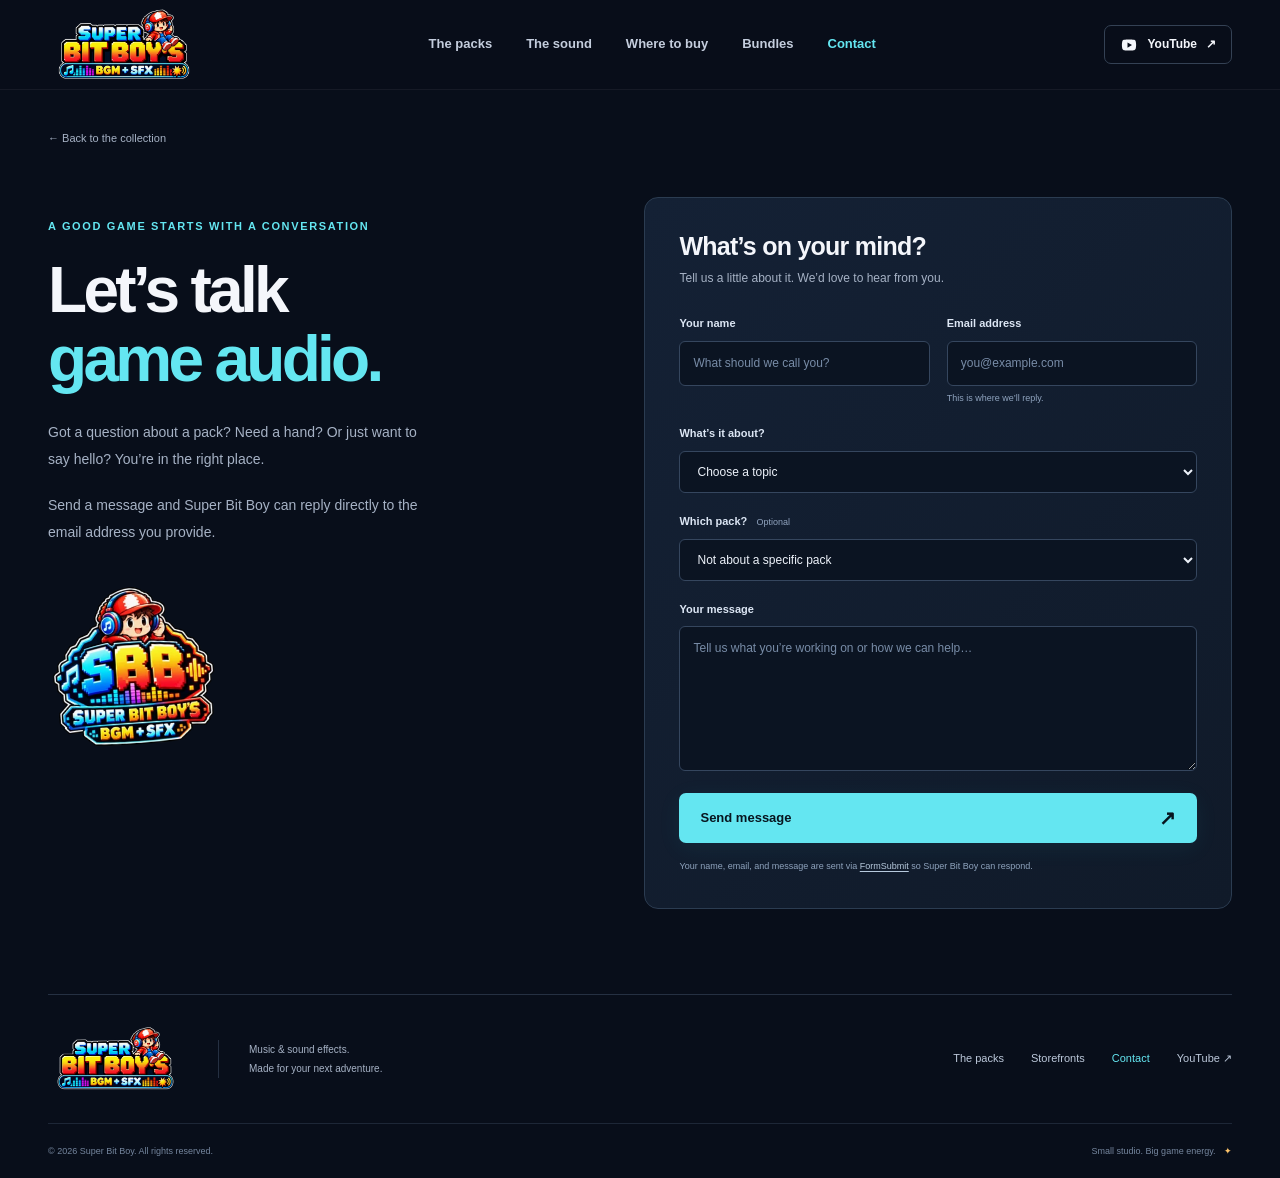
==== commit e54c0835: "Add three itch.io bundles to the catalog" ====
--- a/contact.html
+++ b/contact.html
@@ -17,7 +17,7 @@
   <header class="site-header">
     <div class="shell header-inner">
       <a href="index.html" class="brand" aria-label="Super Bit Boy home"><img src="logo-wordmark.webp" width="180" height="90" alt="Super Bit Boy’s BGM + SFX"></a>
-      <nav aria-label="Main navigation"><a href="index.html#packs">The packs</a><a href="index.html#about">The sound</a><a href="index.html#storefronts">Where to buy</a><a href="contact.html" aria-current="page">Contact</a></nav>
+      <nav aria-label="Main navigation"><a href="index.html#packs">The packs</a><a href="index.html#about">The sound</a><a href="index.html#storefronts">Where to buy</a><a href="index.html#bundles">Bundles</a><a href="contact.html" aria-current="page">Contact</a></nav>
       <a class="channel-link" href="https://www.youtube.com/@SuperBitBoyAudio" target="_blank" rel="noopener noreferrer" aria-label="Super Bit Boy on YouTube"><svg viewBox="0 0 24 24" aria-hidden="true"><path d="M21 7.2a3 3 0 0 0-2.1-2.1C17 4.6 12 4.6 12 4.6s-5 0-6.9.5A3 3 0 0 0 3 7.2 31 31 0 0 0 2.5 12a31 31 0 0 0 .5 4.8 3 3 0 0 0 2.1 2.1c1.9.5 6.9.5 6.9.5s5 0 6.9-.5a3 3 0 0 0 2.1-2.1 31 31 0 0 0 .5-4.8 31 31 0 0 0-.5-4.8Z"/><path class="play-cutout" d="m10 8.5 6 3.5-6 3.5Z"/></svg><span>YouTube</span><span aria-hidden="true">↗</span></a>
     </div>
   </header>
--- a/styles.css
+++ b/styles.css
@@ -8,7 +8,7 @@
 @media(min-width:1600px){.hero-inner{min-height:660px}.hero-art img{width:500px}h1{font-size:82px}}
 @media(max-width:1100px){.shell{width:calc(100% - 64px)}.hero-inner{min-height:560px}.hero-description{font-size:15px;max-width:370px}h1{font-size:60px}.hero-actions{gap:18px}.hero-actions .text-link{font-size:10px}.hero-art img{width:390px}.art-caption{font-size:7px}.pack-grid{gap:26px 16px}.pack-info{padding:17px 14px 12px}.pack-info .pack-title{font-size:18px;min-height:45px}.pack-category{font-size:8px;gap:6px}.pack-category>span{font-size:7px;padding-left:6px}.pack-description{font-size:10px;min-height:58px}.pack-tags span{font-size:7px;padding-inline:5px}.sound-inner{gap:50px}.sound-copy h2{font-size:36px}.store-card{padding:20px 15px;gap:11px}.store-card h3{font-size:14px}.store-card p{font-size:9px}.status-badge{margin-left:57px}.section-heading>p{font-size:11px}.faq-section{gap:40px}}
 @media(max-width:900px){.shell{width:calc(100% - 48px)}.header-inner nav{gap:23px;font-size:12px}.hero-inner{grid-template-columns:1.3fr 1fr;min-height:520px;gap:0}.hero-copy h1{font-size:50px}.hero-copy .eyebrow{font-size:9px}.hero-description{font-size:14px}.hero-art{margin-left:-12px;margin-right:-10px}.hero-art img{width:330px}.art-caption{display:none}.hero-actions{flex-wrap:wrap;gap:18px}.hero-footnote{margin-top:24px}.pack-grid{grid-template-columns:repeat(2,minmax(0,1fr));gap:28px 22px}.pack-info{padding:20px}.pack-info .pack-title{font-size:23px;min-height:56px}.pack-category{font-size:10px}.pack-category>span{font-size:9px}.pack-description{font-size:12px;min-height:44px}.pack-tags span{font-size:9px;padding:3px 8px}.details-link{font-size:12px}.section-space{padding-block:72px}.sound-inner{gap:35px;grid-template-columns:.8fr 1fr}.sound-copy h2{font-size:32px}.sound-copy>p:not(.eyebrow){font-size:12px}.sound-brand .eyebrow{font-size:6px}.store-grid{gap:12px}.store-card{flex-direction:column;align-items:flex-start;gap:16px}.store-symbol{text-align:left}.status-badge{margin:0}.section-heading{align-items:flex-start}.section-heading>p{max-width:230px;padding-top:27px}.section-heading>p br{display:none}.faq-section{padding-bottom:70px;grid-template-columns:1fr 1.6fr;gap:30px}.faq-section h2{font-size:30px}.footer-top{gap:25px}.footer-top>p{padding-left:20px}.footer-top nav{gap:18px}.closing{padding:32px}.closing h2{font-size:30px}}
-@media(max-width:620px){html{scroll-padding-top:22px}.shell{width:calc(100% - 36px)}.site-header{height:76px}.brand img{width:120px}.header-inner{gap:15px}.header-inner nav{margin-left:auto;gap:18px;font-size:11px}.header-inner nav a:nth-child(2),.header-inner nav a:nth-child(3){display:none}.channel-link{padding:7px 9px;gap:6px;font-size:11px}.channel-link svg{width:15px}.channel-link>span:last-child{display:none}.hero-inner{display:flex;flex-direction:column;min-height:0;text-align:center;padding-top:43px;padding-bottom:28px}.hero-copy{width:100%}.hero-copy .eyebrow{justify-content:center;font-size:8px;letter-spacing:.12em}.hero-copy h1{font-size:clamp(40px,10vw,58px);margin:21px 0;letter-spacing:-.055em}.hero-description{font-size:13px;line-height:1.85;max-width:330px;margin-inline:auto}.hero-actions{justify-content:center;gap:20px;margin-top:25px}.button{font-size:11px;padding:14px 17px;gap:18px}.hero-actions .text-link{font-size:10px;gap:7px}.hero-footnote{justify-content:center;font-size:9px;margin-top:20px}.hero-art{margin:26px 0 0;padding:0}.hero-art img{width:250px;transform:rotate(2deg)}.hero-landscape{background-image:linear-gradient(0deg,#080e1a 0%,#080e1a18 35%,#08101eb8 100%),url('hero-world.webp');background-position:center bottom;background-size:auto 100%;opacity:.65}.hero-bottom{padding-block:19px}.hero-bottom>span{font-size:7px;max-width:110px;line-height:1.7}.hero-bottom>div{gap:18px}.hero-bottom>div>span{font-size:16px}.hero-bottom small{display:block;font-size:8px;margin:5px 0 0}.hero-bottom a{width:27px;height:27px;line-height:25px}.section-space{padding-top:57px;padding-bottom:55px}.section-heading{display:block;margin-bottom:24px}.section-heading h2{font-size:32px}.section-heading .eyebrow{font-size:9px;margin-bottom:10px}.section-heading>p{max-width:100%;padding-top:16px;font-size:12px;line-height:1.8}.section-heading>p br{display:none}.catalog-toolbar{display:block;padding-bottom:16px;margin-bottom:24px}.filters{gap:5px;justify-content:space-between}.filter{padding:8px 10px;font-size:10px;gap:8px}.filter span{font-size:8px}.result-count{display:block;margin-top:14px;font-size:9px}.pack-grid{gap:21px 12px}.pack-info{padding:13px 11px 10px}.pack-category{font-size:8px;flex-wrap:wrap;gap:3px;margin-bottom:9px}.pack-category>span{font-size:6px;letter-spacing:.01em;padding-left:5px}.pack-info .pack-title{font-size:16px;min-height:39px;line-height:1.25}.pack-description{font-size:10px;line-height:1.7;min-height:68px;margin-top:10px}.pack-tags{gap:4px;margin-top:10px}.pack-tags span{font-size:7px;padding:2px 4px}.details-link{font-size:9px;padding-top:10px;margin-top:15px}.details-link span{font-size:15px}.catalog-note{font-size:9px;align-items:flex-start;line-height:1.8;max-width:290px;margin:25px auto 0}.catalog-note .signal-dot{margin-top:5px}.sound-inner{display:flex;flex-direction:column-reverse;gap:30px;padding-block:50px}.sound-copy h2{font-size:32px}.sound-copy>p:not(.eyebrow){font-size:12px}.sound-copy .eyebrow{font-size:9px}.sound-brand{width:100%;min-height:240px;gap:17px}.sound-brand img{width:145px}.sound-brand .eyebrow{font-size:8px}.store-grid{grid-template-columns:1fr;gap:12px}.store-card{flex-direction:row;align-items:center;gap:17px;padding:23px 20px}.store-card h3{font-size:15px}.store-card p{font-size:10px}.store-symbol{width:40px;font-size:35px;text-align:center}.store-symbol.fab{font-size:25px}.store-symbol.itch{font-size:20px}.status-badge{margin-left:auto;font-size:7px;padding:3px 5px}.faq-section{display:block;padding-top:8px;padding-bottom:50px}.faq-section .eyebrow{font-size:9px}.faq-section h2{font-size:30px;margin-bottom:25px}.faq-section h2 br{display:none}.faq-list summary{font-size:12px;padding:20px 0}.faq-list details>p{font-size:11px;padding-right:10px}.closing{display:block;padding:28px 25px;margin-bottom:42px;border-radius:10px}.closing h2{font-size:29px}.closing .eyebrow{font-size:8px}.closing .button{margin-top:25px}.footer-top{flex-wrap:wrap;gap:22px;padding-top:23px;padding-bottom:25px}.footer-top>a img{width:118px}.footer-top>p{font-size:9px;padding-left:22px}.footer-top nav{width:100%;margin:0;gap:26px;font-size:10px}.footer-bottom{display:block;font-size:8px;padding-block:20px}.footer-bottom>span{display:block}.footer-bottom>span+span{margin-top:8px}.pack-dialog{width:calc(100% - 28px);max-height:calc(100dvh - 28px);border-radius:10px}.dialog-grid{grid-template-columns:1fr}.dialog-grid>img{max-height:330px;object-fit:contain}.dialog-copy{padding:25px 23px}.dialog-copy h2{font-size:28px}.dialog-copy .eyebrow{margin-bottom:15px}.cover-action{display:none}}
+@media(max-width:620px){html{scroll-padding-top:22px}.shell{width:calc(100% - 36px)}.site-header{height:76px}.brand img{width:120px}.header-inner{gap:15px}.header-inner nav{margin-left:auto;gap:18px;font-size:11px}.channel-link{padding:7px 9px;gap:6px;font-size:11px}.channel-link svg{width:15px}.channel-link>span:last-child{display:none}.hero-inner{display:flex;flex-direction:column;min-height:0;text-align:center;padding-top:43px;padding-bottom:28px}.hero-copy{width:100%}.hero-copy .eyebrow{justify-content:center;font-size:8px;letter-spacing:.12em}.hero-copy h1{font-size:clamp(40px,10vw,58px);margin:21px 0;letter-spacing:-.055em}.hero-description{font-size:13px;line-height:1.85;max-width:330px;margin-inline:auto}.hero-actions{justify-content:center;gap:20px;margin-top:25px}.button{font-size:11px;padding:14px 17px;gap:18px}.hero-actions .text-link{font-size:10px;gap:7px}.hero-footnote{justify-content:center;font-size:9px;margin-top:20px}.hero-art{margin:26px 0 0;padding:0}.hero-art img{width:250px;transform:rotate(2deg)}.hero-landscape{background-image:linear-gradient(0deg,#080e1a 0%,#080e1a18 35%,#08101eb8 100%),url('hero-world.webp');background-position:center bottom;background-size:auto 100%;opacity:.65}.hero-bottom{padding-block:19px}.hero-bottom>span{font-size:7px;max-width:110px;line-height:1.7}.hero-bottom>div{gap:18px}.hero-bottom>div>span{font-size:16px}.hero-bottom small{display:block;font-size:8px;margin:5px 0 0}.hero-bottom a{width:27px;height:27px;line-height:25px}.section-space{padding-top:57px;padding-bottom:55px}.section-heading{display:block;margin-bottom:24px}.section-heading h2{font-size:32px}.section-heading .eyebrow{font-size:9px;margin-bottom:10px}.section-heading>p{max-width:100%;padding-top:16px;font-size:12px;line-height:1.8}.section-heading>p br{display:none}.catalog-toolbar{display:block;padding-bottom:16px;margin-bottom:24px}.filters{gap:5px;justify-content:space-between}.filter{padding:8px 10px;font-size:10px;gap:8px}.filter span{font-size:8px}.result-count{display:block;margin-top:14px;font-size:9px}.pack-grid{gap:21px 12px}.pack-info{padding:13px 11px 10px}.pack-category{font-size:8px;flex-wrap:wrap;gap:3px;margin-bottom:9px}.pack-category>span{font-size:6px;letter-spacing:.01em;padding-left:5px}.pack-info .pack-title{font-size:16px;min-height:39px;line-height:1.25}.pack-description{font-size:10px;line-height:1.7;min-height:68px;margin-top:10px}.pack-tags{gap:4px;margin-top:10px}.pack-tags span{font-size:7px;padding:2px 4px}.details-link{font-size:9px;padding-top:10px;margin-top:15px}.details-link span{font-size:15px}.catalog-note{font-size:9px;align-items:flex-start;line-height:1.8;max-width:290px;margin:25px auto 0}.catalog-note .signal-dot{margin-top:5px}.sound-inner{display:flex;flex-direction:column-reverse;gap:30px;padding-block:50px}.sound-copy h2{font-size:32px}.sound-copy>p:not(.eyebrow){font-size:12px}.sound-copy .eyebrow{font-size:9px}.sound-brand{width:100%;min-height:240px;gap:17px}.sound-brand img{width:145px}.sound-brand .eyebrow{font-size:8px}.store-grid{grid-template-columns:1fr;gap:12px}.store-card{flex-direction:row;align-items:center;gap:17px;padding:23px 20px}.store-card h3{font-size:15px}.store-card p{font-size:10px}.store-symbol{width:40px;font-size:35px;text-align:center}.store-symbol.fab{font-size:25px}.store-symbol.itch{font-size:20px}.status-badge{margin-left:auto;font-size:7px;padding:3px 5px}.faq-section{display:block;padding-top:8px;padding-bottom:50px}.faq-section .eyebrow{font-size:9px}.faq-section h2{font-size:30px;margin-bottom:25px}.faq-section h2 br{display:none}.faq-list summary{font-size:12px;padding:20px 0}.faq-list details>p{font-size:11px;padding-right:10px}.closing{display:block;padding:28px 25px;margin-bottom:42px;border-radius:10px}.closing h2{font-size:29px}.closing .eyebrow{font-size:8px}.closing .button{margin-top:25px}.footer-top{flex-wrap:wrap;gap:22px;padding-top:23px;padding-bottom:25px}.footer-top>a img{width:118px}.footer-top>p{font-size:9px;padding-left:22px}.footer-top nav{width:100%;margin:0;gap:26px;font-size:10px}.footer-bottom{display:block;font-size:8px;padding-block:20px}.footer-bottom>span{display:block}.footer-bottom>span+span{margin-top:8px}.pack-dialog{width:calc(100% - 28px);max-height:calc(100dvh - 28px);border-radius:10px}.dialog-grid{grid-template-columns:1fr}.dialog-grid>img{max-height:330px;object-fit:contain}.dialog-copy{padding:25px 23px}.dialog-copy h2{font-size:28px}.dialog-copy .eyebrow{margin-bottom:15px}.cover-action{display:none}}
 @media(max-width:360px){.shell{width:calc(100% - 28px)}.hero-copy h1{font-size:38px}.hero-actions{gap:14px}.filter{padding:7px 8px;font-size:9px}.pack-info{padding-inline:9px}.pack-info .pack-title{font-size:14px}.pack-category>span{font-size:5.5px}.pack-description{font-size:9px}.store-card{padding-inline:15px;gap:13px}.status-badge{font-size:6px}.footer-top{gap:15px}.footer-top>p{padding-left:15px}}
 @media(prefers-reduced-motion:reduce){html{scroll-behavior:auto}*,*:before,*:after{transition:none!important;animation:none!important}}
 
@@ -40,3 +40,26 @@
 .dialog-player{display:grid;align-content:center;min-width:0;background:#091222}
 .dialog-player iframe{display:block;width:100%;height:auto;min-height:200px;aspect-ratio:16/9;border:0;background:#000}
 @media(max-width:620px){.dialog-player{padding-top:54px}}
+
+.bundle-section{margin-top:68px}
+.bundle-section h3{font-size:clamp(26px,3vw,36px);line-height:1.12}
+.bundle-grid{display:grid;grid-template-columns:repeat(3,minmax(0,1fr));gap:22px}
+.bundle-card{display:flex;flex-direction:column;border:1px solid #2b3d53;border-radius:var(--radius);background:#111c2b;overflow:hidden;transition:border-color .2s,background .2s}
+.bundle-card:hover,.bundle-card:focus-visible{border-color:var(--cyan);background:#152437}
+.bundle-card img{display:block;width:100%;height:auto;aspect-ratio:16/9}
+.bundle-info{display:flex;flex:1;flex-direction:column;gap:10px;padding:19px}
+.bundle-info .eyebrow{font-size:9px;color:var(--amber)}
+.bundle-info h4{margin:0;font-size:clamp(16px,1.8vw,23px);line-height:1.2;letter-spacing:-.025em}
+.bundle-cta{display:flex;justify-content:space-between;gap:10px;margin-top:auto;padding-top:8px;color:var(--cyan);font-size:12px;font-weight:700}
+.header-inner nav a{white-space:nowrap}
+@media(max-width:760px){
+  .site-header{height:auto}
+  .header-inner{display:grid;grid-template-columns:1fr auto;grid-template-areas:"brand channel" "nav nav";gap:4px 12px;padding-block:6px 9px}
+  .header-inner .brand{grid-area:brand;justify-self:start}
+  .header-inner .brand img{width:120px;max-height:60px}
+  .header-inner .channel-link{grid-area:channel}
+  .header-inner nav{grid-area:nav;justify-content:space-between;flex-wrap:wrap;margin:0;gap:4px 8px;font-size:11px}
+  .header-inner nav a{padding-block:5px}
+  .bundle-section{margin-top:48px}
+  .bundle-grid{grid-template-columns:1fr;gap:16px}
+}
